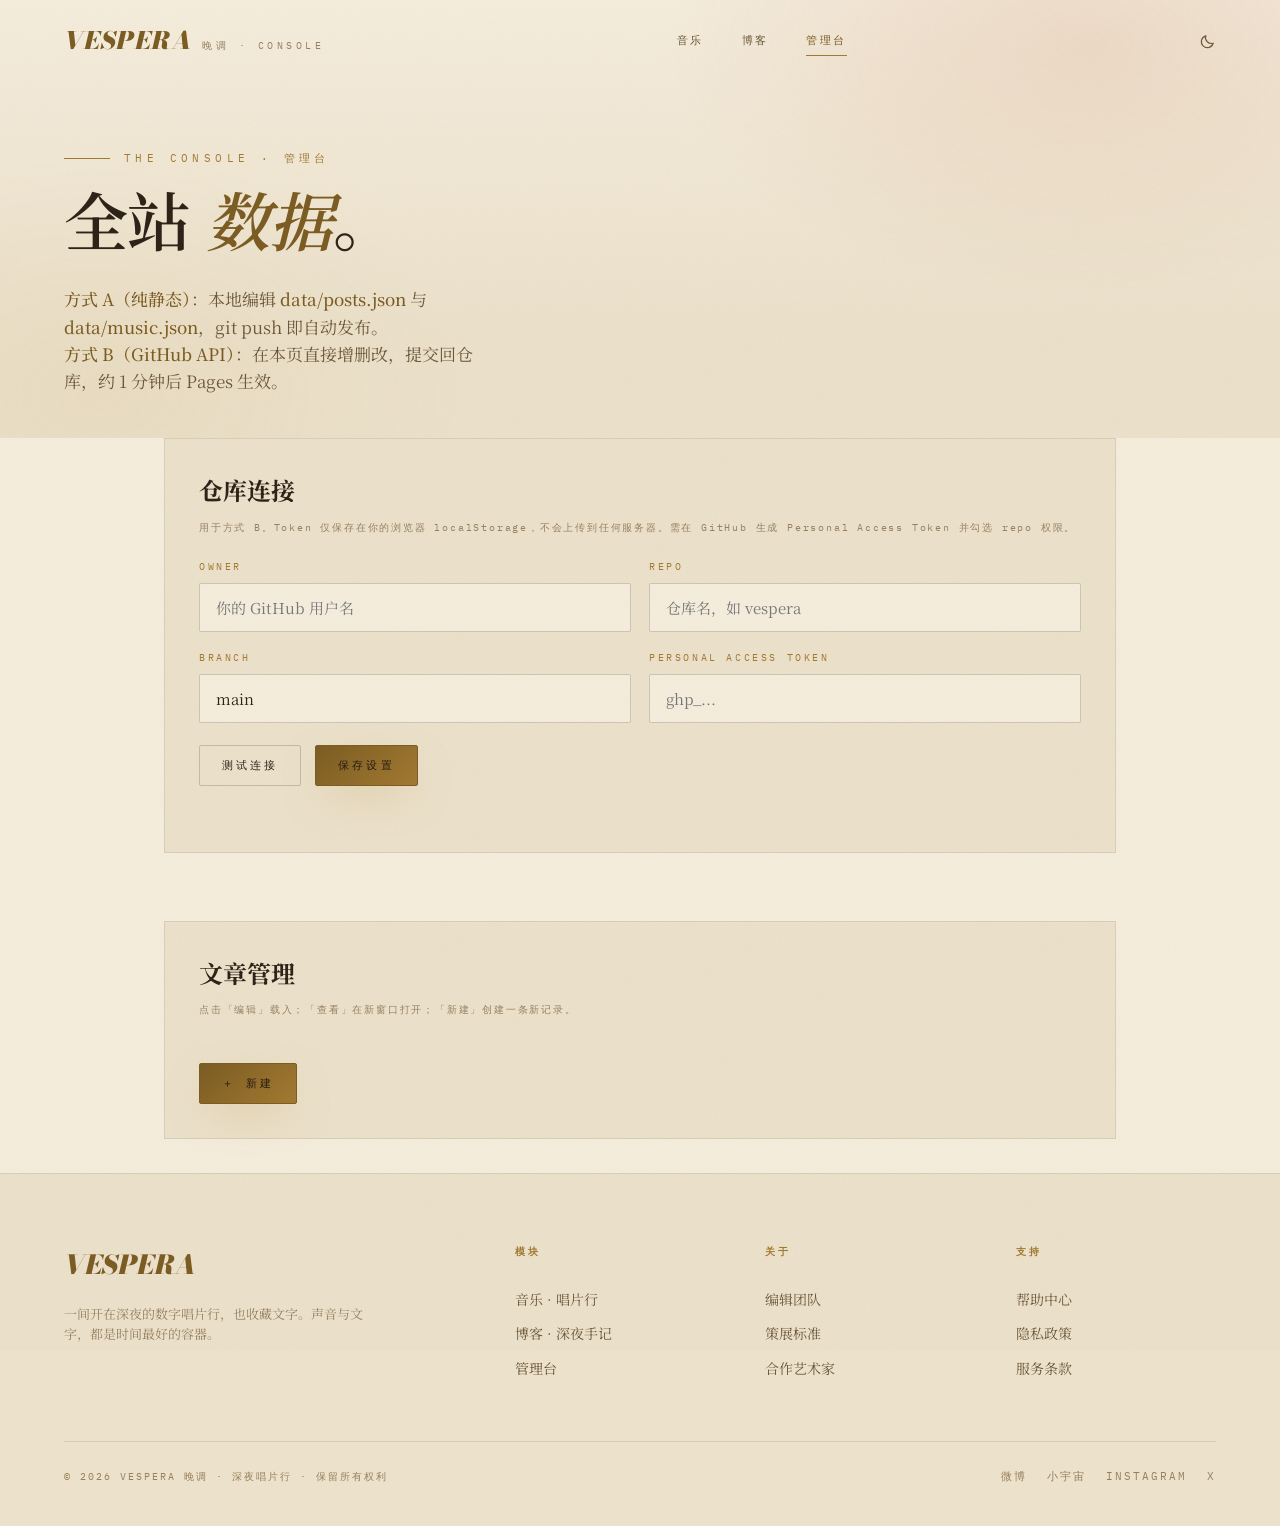
==== admin.html @ b7c3f236 "初始化 VESPERA 晚调：音乐+博客双模块静态站（数据驱动、全实体 CRUD 管理台、GitHub API 在线提交、暗亮双主题）" ====
<!doctype html>
<html lang="zh-CN">
<head>
<meta charset="utf-8">
<meta name="viewport" content="width=device-width, initial-scale=1">
<title>VESPERA 晚调 — 管理台</title>
<link rel="preconnect" href="https://fonts.googleapis.com">
<link rel="preconnect" href="https://fonts.gstatic.com" crossorigin>
<link href="https://fonts.googleapis.com/css2?family=Bodoni+Moda:ital,opsz,wght@0,6..96,400;0,6..96,600;0,6..96,800;0,6..96,900;1,6..96,400;1,6..96,600&family=IBM+Plex+Mono:wght@400;500&family=Noto+Serif+SC:wght@400;500;700;900&display=swap" rel="stylesheet">
<link href="https://fonts.loli.net/css2?family=Bodoni+Moda:ital,opsz,wght@0,6..96,400;0,6..96,600;0,6..96,800;0,6..96,900;1,6..96,400;1,6..96,600&family=IBM+Plex+Mono:wght@400;500&family=Noto+Serif+SC:wght@400;500;700;900&display=swap" rel="stylesheet">
<link rel="stylesheet" href="assets/vespera.css">
</head>
<body class="no-player">
<script>
  try{
    var _t = localStorage.getItem("vespera-theme") ||
             (window.matchMedia("(prefers-color-scheme: light)").matches ? "light" : "dark");
    document.documentElement.setAttribute("data-theme", _t);
  }catch(e){}
</script>
<div class="grain"></div>
<div class="cursor-glow" id="glow"></div>

<header id="site-header">
  <a class="logo" href="index.html">
    <span class="mark">VESPERA</span>
    <span class="sub">晚调 · Console</span>
  </a>
  <nav>
    <a href="index.html">音乐</a>
    <a href="blog.html">博客</a>
    <a href="admin.html" class="active">管理台</a>
  </nav>
  <div class="hd-actions">
    <button class="icon-btn theme-toggle" id="themeToggle" aria-label="切换主题">
      <svg class="icon-sun" width="17" height="17" viewBox="0 0 24 24" fill="none" stroke="currentColor" stroke-width="1.6"><circle cx="12" cy="12" r="4.2"/><path d="M12 2v2.5M12 19.5V22M2 12h2.5M19.5 12H22M4.6 4.6l1.8 1.8M17.6 17.6l1.8 1.8M19.4 4.6l-1.8 1.8M6.4 17.6l-1.8 1.8"/></svg>
      <svg class="icon-moon" width="17" height="17" viewBox="0 0 24 24" fill="none" stroke="currentColor" stroke-width="1.6"><path d="M20 14.5A8.5 8.5 0 0 1 9.5 4 8.5 8.5 0 1 0 20 14.5z"/></svg>
    </button>
    <button class="icon-btn burger" aria-label="菜单">
      <svg width="20" height="20" viewBox="0 0 24 24" fill="none" stroke="currentColor" stroke-width="1.6"><path d="M4 8h16M4 16h10"/></svg>
    </button>
  </div>
</header>

<main class="wrap">
  <section class="page-hero" style="min-height:auto;padding-bottom:44px">
    <div>
      <p class="eyebrow">THE CONSOLE · 管理台</p>
      <h1 class="hero-title" style="font-size:clamp(34px,5vw,64px)">全站 <span class="it">数据</span>。</h1>
      <p class="hero-sub">
        <b>方式 A（纯静态）</b>：本地编辑 <b>data/posts.json</b> 与 <b>data/music.json</b>，git push 即自动发布。<br>
        <b>方式 B（GitHub API）</b>：在本页直接增删改，提交回仓库，约 1 分钟后 Pages 生效。
      </p>
    </div>
  </section>

  <div class="admin-wrap">
    <div class="admin-card reveal">
      <h3>仓库连接</h3>
      <p class="hint">用于方式 B。Token 仅保存在你的浏览器 localStorage，不会上传到任何服务器。需在 GitHub 生成 Personal Access Token 并勾选 repo 权限。</p>
      <div class="form-row">
        <div class="field"><label>Owner</label><input id="cfgOwner" placeholder="你的 GitHub 用户名"></div>
        <div class="field"><label>Repo</label><input id="cfgRepo" placeholder="仓库名，如 vespera"></div>
      </div>
      <div class="form-row">
        <div class="field"><label>Branch</label><input id="cfgBranch" placeholder="main"></div>
        <div class="field"><label>Personal Access Token</label><input id="cfgToken" type="password" placeholder="ghp_..."></div>
      </div>
      <div class="admin-actions">
        <button class="btn btn-ghost btn-sm" id="btnTest">测试连接</button>
        <button class="btn btn-gold btn-sm" id="btnSaveCfg">保存设置</button>
      </div>
      <p class="status-line" id="cfgStatus"></p>
    </div>

    <div class="tabs reveal" id="tabs"></div>

    <div class="admin-card reveal">
      <h3 id="listTitle">文章管理</h3>
      <p class="hint" id="listHint">点击「编辑」载入；「查看」在新窗口打开；「新建」创建一条新记录。</p>
      <div class="admin-list" id="itemList"></div>
      <div class="admin-actions">
        <button class="btn btn-gold btn-sm" id="btnNew">＋ 新建</button>
      </div>
    </div>

    <div class="admin-card reveal" id="editorCard" style="display:none">
      <h3 id="editorTitle">编辑</h3>
      <p class="hint" id="editorHint">保存后将整体提交对应 JSON 文件到仓库。</p>
      <div id="editorFields"></div>
      <div class="editor-split" id="editorPreviewWrap" style="display:none">
        <div class="field"><label>正文（Markdown）</label><textarea id="edContent"></textarea></div>
        <div class="field"><label>预览</label><div class="preview-pane"><div class="prose" id="edPreview"></div></div></div>
      </div>
      <div class="admin-actions">
        <button class="btn btn-gold btn-sm" id="btnSave">保存并提交</button>
        <button class="btn btn-gold btn-sm" id="btnFeatured" style="display:none">设为本周主打</button>
        <button class="btn btn-danger btn-sm" id="btnDelete">删除</button>
        <button class="btn btn-ghost btn-sm" id="btnCancel">取消</button>
      </div>
      <p class="status-line" id="edStatus"></p>
    </div>
  </div>
</main>

<footer>
  <div class="foot-grid">
    <div class="foot-brand">
      <span class="mark">VESPERA</span>
      <p>一间开在深夜的数字唱片行，也收藏文字。声音与文字，都是时间最好的容器。</p>
    </div>
    <div class="foot-col">
      <h4>模块</h4>
      <a href="index.html">音乐 · 唱片行</a>
      <a href="blog.html">博客 · 深夜手记</a>
      <a href="admin.html">管理台</a>
    </div>
    <div class="foot-col">
      <h4>关于</h4>
      <a href="#">编辑团队</a>
      <a href="#">策展标准</a>
      <a href="#">合作艺术家</a>
    </div>
    <div class="foot-col">
      <h4>支持</h4>
      <a href="#">帮助中心</a>
      <a href="#">隐私政策</a>
      <a href="#">服务条款</a>
    </div>
  </div>
  <div class="foot-bottom">
    <p>© 2026 VESPERA 晚调 · 深夜唱片行 · 保留所有权利</p>
    <div class="foot-social">
      <a href="#">微博</a><a href="#">小宇宙</a><a href="#">INSTAGRAM</a><a href="#">X</a>
    </div>
  </div>
</footer>

<script src="assets/vespera.js"></script>
<script>
(function(){
  "use strict";
  var $ = Vespera.$, $$ = Vespera.$$;
  var mdToHtml = Vespera.mdToHtml;

  var CFG_KEY = "vespera-gh-cfg";
  var cfg = { owner:"", repo:"", branch:"main", token:"" };
  var postsDb = { posts: [] };
  var musicDb = { featured:{}, albums:[], tracks:[], playlists:[], genres:[], artists:[] };
  var activeKey = "posts";
  var editingId = null;

  /* ================= 实体 Schema ================= */
  var SCHEMAS = {
    posts: {
      file: "data/posts.json", key: "posts", label: "文章",
      hint: "正文使用 Markdown，右侧实时预览。",
      fields: [
        { name:"id", label:"ID（URL 标识）", type:"text", required:true },
        { name:"title", label:"标题", type:"text", required:true },
        { name:"date", label:"日期", type:"text" },
        { name:"tags", label:"标签（逗号分隔）", type:"tags" },
        { name:"excerpt", label:"摘要", type:"text" },
        { name:"cover", label:"封面图 URL", type:"text" },
        { name:"content", label:"正文（Markdown）", type:"textarea" }
      ],
      listTitle: function(p){ return p.title; },
      listSub: function(p){ return p.date + " · " + (p.tags||[]).join(" / "); },
      viewUrl: function(p){ return "post.html?id=" + encodeURIComponent(p.id); }
    },
    albums: {
      file: "data/music.json", key: "albums", label: "专辑",
      hint: "trackIds 填写该专辑包含的曲目 ID（逗号分隔）。",
      fields: [
        { name:"id", label:"ID", type:"text", required:true },
        { name:"title", label:"标题", type:"text", required:true },
        { name:"en", label:"英文名", type:"text" },
        { name:"artist", label:"艺术家", type:"text" },
        { name:"genre", label:"流派", type:"text" },
        { name:"year", label:"年份", type:"text" },
        { name:"price", label:"价格", type:"number" },
        { name:"cover", label:"封面图 URL", type:"text" },
        { name:"trackIds", label:"曲目 ID（逗号分隔）", type:"tags" }
      ],
      listTitle: function(a){ return a.title; },
      listSub: function(a){ return a.artist + " · " + a.genre + " · " + a.year; },
      viewUrl: function(a){ return "index.html"; }
    },
    tracks: {
      file: "data/music.json", key: "tracks", label: "曲目",
      hint: "dur 格式如 4:32；albumId 关联所属专辑。",
      fields: [
        { name:"id", label:"ID", type:"text", required:true },
        { name:"title", label:"标题", type:"text", required:true },
        { name:"artist", label:"艺术家", type:"text" },
        { name:"genre", label:"流派", type:"text" },
        { name:"mood", label:"情绪标签", type:"text" },
        { name:"dur", label:"时长（如 4:32）", type:"text" },
        { name:"albumId", label:"所属专辑 ID", type:"text" },
        { name:"cover", label:"封面图 URL", type:"text" }
      ],
      listTitle: function(t){ return t.title; },
      listSub: function(t){ return t.artist + " · " + t.dur; },
      viewUrl: function(t){ return "index.html"; }
    },
    playlists: {
      file: "data/music.json", key: "playlists", label: "歌单",
      hint: "trackIds 填写歌单包含的曲目 ID（逗号分隔）。",
      fields: [
        { name:"id", label:"ID", type:"text", required:true },
        { name:"title", label:"标题", type:"text", required:true },
        { name:"en", label:"英文名", type:"text" },
        { name:"count", label:"曲目数（如 32 首）", type:"text" },
        { name:"cover", label:"封面图 URL", type:"text" },
        { name:"trackIds", label:"曲目 ID（逗号分隔）", type:"tags" }
      ],
      listTitle: function(p){ return p.title; },
      listSub: function(p){ return p.en + " · " + p.count; },
      viewUrl: function(p){ return "index.html"; }
    },
    genres: {
      file: "data/music.json", key: "genres", label: "流派",
      fields: [
        { name:"id", label:"ID", type:"text", required:true },
        { name:"name", label:"名称", type:"text", required:true },
        { name:"en", label:"英文名", type:"text" },
        { name:"desc", label:"描述", type:"text" },
        { name:"count", label:"数量（如 286 张）", type:"text" },
        { name:"cover", label:"封面图 URL", type:"text" }
      ],
      listTitle: function(g){ return g.name; },
      listSub: function(g){ return g.en + " · " + g.count; },
      viewUrl: function(g){ return "index.html"; }
    },
    artists: {
      file: "data/music.json", key: "artists", label: "艺术家",
      fields: [
        { name:"id", label:"ID", type:"text", required:true },
        { name:"name", label:"名称", type:"text", required:true },
        { name:"en", label:"英文名", type:"text" },
        { name:"role", label:"身份", type:"text" },
        { name:"subs", label:"订阅数", type:"text" },
        { name:"cover", label:"封面图 URL", type:"text" }
      ],
      listTitle: function(a){ return a.name; },
      listSub: function(a){ return a.role + " · " + a.subs; },
      viewUrl: function(a){ return "index.html"; }
    }
  };
  var ORDER = ["posts", "albums", "tracks", "playlists", "genres", "artists"];

  /* ================= 数据访问 ================= */
  function getItems(schema){
    return schema.key === "posts" ? postsDb.posts : musicDb[schema.key];
  }
  function setItems(schema, items){
    if(schema.key === "posts") postsDb.posts = items;
    else musicDb[schema.key] = items;
  }
  function serialize(schema){
    return schema.key === "posts" ? JSON.stringify(postsDb, null, 2) : JSON.stringify(musicDb, null, 2);
  }
  function loadAll(){
    return Promise.all([
      fetch("data/posts.json").then(function(r){ return r.json(); }).then(function(d){ postsDb = d; }),
      fetch("data/music.json").then(function(r){ return r.json(); }).then(function(d){ musicDb = d; })
    ]).then(function(){ renderTabs(); switchTab(activeKey); });
  }

  /* ================= 设置 ================= */
  function loadCfg(){
    try{ var c = JSON.parse(localStorage.getItem(CFG_KEY) || "{}"); cfg = Object.assign(cfg, c); }catch(e){}
    $("#cfgOwner").value = cfg.owner;
    $("#cfgRepo").value = cfg.repo;
    $("#cfgBranch").value = cfg.branch;
    $("#cfgToken").value = cfg.token;
  }
  function saveCfg(){
    cfg.owner = $("#cfgOwner").value.trim();
    cfg.repo = $("#cfgRepo").value.trim();
    cfg.branch = $("#cfgBranch").value.trim() || "main";
    cfg.token = $("#cfgToken").value.trim();
    localStorage.setItem(CFG_KEY, JSON.stringify(cfg));
    status("cfgStatus", "设置已保存到本地浏览器。", "ok");
  }
  function status(id, msg, cls){
    var el = document.getElementById(id);
    el.textContent = msg;
    el.className = "status-line" + (cls ? " " + cls : "");
  }

  /* ================= GitHub API ================= */
  function ghHeaders(){
    return { "Authorization": "token " + cfg.token, "Accept": "application/vnd.github+json" };
  }
  function ghGet(path){
    return fetch("https://api.github.com/repos/" + cfg.owner + "/" + cfg.repo + "/contents/" + path + "?ref=" + cfg.branch, { headers: ghHeaders() });
  }
  function ghPut(path, content, sha, message){
    return fetch("https://api.github.com/repos/" + cfg.owner + "/" + cfg.repo + "/contents/" + path, {
      method: "PUT",
      headers: ghHeaders(),
      body: JSON.stringify({
        message: message,
        content: btoa(unescape(encodeURIComponent(content))),
        sha: sha,
        branch: cfg.branch
      })
    });
  }
  function commitFile(schema, message){
    return ghGet(schema.file).then(function(r){
      if(r.status === 404) return { sha: null };
      if(!r.ok) throw new Error("读取仓库文件失败 (" + r.status + ")");
      return r.json();
    }).then(function(meta){
      return ghPut(schema.file, serialize(schema), meta.sha, message);
    }).then(function(r){
      if(!r.ok) return r.json().then(function(e){ throw new Error(e.message || "提交失败"); });
      return r.json();
    });
  }

  /* ================= 标签页 ================= */
  function renderTabs(){
    var tabs = $("#tabs");
    tabs.innerHTML = "";
    ORDER.forEach(function(key){
      var s = SCHEMAS[key];
      var b = document.createElement("button");
      b.className = "tab-btn" + (key === activeKey ? " active" : "");
      b.textContent = s.label;
      b.addEventListener("click", function(){ switchTab(key); });
      tabs.appendChild(b);
    });
  }
  function switchTab(key){
    activeKey = key;
    $$(".tab-btn").forEach(function(b){ b.classList.remove("active"); });
    var tabs = $("#tabs");
    Array.prototype.slice.call(tabs.children).forEach(function(b){
      b.classList.toggle("active", b.textContent === SCHEMAS[key].label);
    });
    closeEditor();
    renderList();
  }

  /* ================= 列表 ================= */
  function renderList(){
    var schema = SCHEMAS[activeKey];
    $("#listTitle").textContent = schema.label + "管理";
    $("#listHint").textContent = "点击「编辑」载入；「查看」在新窗口打开；「新建」创建一条新记录。";
    var list = $("#itemList");
    list.innerHTML = "";
    var items = getItems(schema).slice().sort(function(a,b){
      var ka = a.date || a.title || a.name || "";
      var kb = b.date || b.title || b.name || "";
      return String(kb).localeCompare(String(ka));
    });
    if(!items.length){
      list.innerHTML = '<p class="sec-sub">暂无数据，点击「＋ 新建」添加。</p>';
      return;
    }
    items.forEach(function(item){
      var row = document.createElement("div");
      row.className = "admin-item";
      row.innerHTML =
        '<div class="ai-title"><b>' + schema.listTitle(item) + '</b><span>' + schema.listSub(item) + '</span></div>' +
        '<div class="ai-actions">' +
          '<button class="mini-btn" data-act="edit" data-id="' + item.id + '">编辑</button>' +
          '<button class="mini-btn" data-act="view" data-id="' + item.id + '">查看</button>' +
        '</div>';
      list.appendChild(row);
    });
    Array.prototype.slice.call(list.querySelectorAll(".mini-btn")).forEach(function(b){
      b.addEventListener("click", function(){
        var item = getItems(schema).filter(function(x){ return x.id === b.getAttribute("data-id"); })[0];
        if(!item) return;
        if(b.getAttribute("data-act") === "edit") openEditor(item);
        else window.open(schema.viewUrl(item), "_blank");
      });
    });
  }

  /* ================= 编辑器 ================= */
  function openEditor(item){
    var schema = SCHEMAS[activeKey];
    editingId = item.id;
    $("#editorCard").style.display = "block";
    $("#editorTitle").textContent = (item.id === "new" ? "新建" : "编辑") + schema.label;
    $("#editorHint").textContent = schema.hint;
    $("#btnFeatured").style.display = (activeKey === "albums" && item.id !== "new") ? "inline-block" : "none";
    $("#btnDelete").style.display = item.id === "new" ? "none" : "inline-block";

    var wrap = $("#editorFields");
    wrap.innerHTML = "";
    schema.fields.forEach(function(f){
      var row = document.createElement("div");
      row.className = "form-row" + (f.type === "textarea" ? " one" : "");
      var val = item[f.name];
      if(f.type === "tags") val = (val||[]).join(", ");
      var input = f.type === "textarea"
        ? '<textarea id="f_' + f.name + '" placeholder=""></textarea>'
        : '<input id="f_' + f.name + '" type="' + (f.type === "number" ? "number" : "text") + '" value="' + escAttr(val) + '">';
      row.innerHTML = '<div class="field"><label>' + f.label + (f.required ? " *" : "") + '</label>' + input + '</div>';
      wrap.appendChild(row);
    });

    var hasTextarea = schema.fields.some(function(f){ return f.type === "textarea"; });
    var pw = $("#editorPreviewWrap");
    if(hasTextarea){
      pw.style.display = "grid";
      $("#edContent").value = item.content || "";
      refreshPreview();
    } else {
      pw.style.display = "none";
    }
    status("edStatus", "");
    $("#editorCard").scrollIntoView({ behavior:"smooth", block:"start" });
  }
  function escAttr(v){
    return String(v == null ? "" : v).replace(/&/g,"&amp;").replace(/"/g,"&quot;").replace(/</g,"&lt;");
  }
  function closeEditor(){
    $("#editorCard").style.display = "none";
    editingId = null;
  }
  function refreshPreview(){
    $("#edPreview").innerHTML = mdToHtml($("#edContent").value);
  }
  function collectItem(){
    var schema = SCHEMAS[activeKey];
    var item = {};
    schema.fields.forEach(function(f){
      var el = document.getElementById("f_" + f.name);
      if(!el) return;
      var v = el.value.trim();
      if(f.type === "tags") v = v.split(/[,，]/).map(function(s){ return s.trim(); }).filter(Boolean);
      if(f.type === "number") v = v === "" ? 0 : Number(v);
      if(f.name === "content") v = el.value;
      if(v !== "" && v !== 0) item[f.name] = v;
    });
    if(!item.id) throw new Error("请填写 ID");
    if(schema.key === "posts" && !item.read){
      item.read = "约 " + Math.max(1, Math.round(String(item.content||"").length / 400)) + " 分钟";
    }
    return item;
  }

  /* ================= 保存 / 删除 ================= */
  function requireCfg(){
    if(!cfg.owner || !cfg.repo || !cfg.token){
      status("edStatus", "请先在「仓库连接」中填写并保存设置。", "err");
      return false;
    }
    return true;
  }
  $("#btnSave").addEventListener("click", function(){
    var schema = SCHEMAS[activeKey];
    var item;
    try{ item = collectItem(); }catch(e){ status("edStatus", e.message, "err"); return; }
    if(!requireCfg()) return;
    var items = getItems(schema);
    var existed = items.some(function(x){ return x.id === item.id; });
    setItems(schema, existed
      ? items.map(function(x){ return x.id === item.id ? item : x; })
      : items.concat([item]));
    status("edStatus", "正在提交到 GitHub…");
    commitFile(schema, (existed ? "更新" : "新增") + schema.label + "：" + (item.title || item.name || item.id))
      .then(function(){
        status("edStatus", "已提交到 " + cfg.owner + "/" + cfg.repo + "，GitHub Pages 约 1 分钟后更新。", "ok");
        closeEditor();
        renderList();
      })
      .catch(function(e){ status("edStatus", "提交失败：" + e.message, "err"); });
  });
  $("#btnFeatured").addEventListener("click", function(){
    if(!requireCfg()) return;
    if(!editingId) return;
    musicDb.featured = { albumId: editingId };
    status("edStatus", "正在提交本周主打…");
    commitFile(SCHEMAS.albums, "设置本周主打：" + editingId)
      .then(function(){
        status("edStatus", "已设为本周主打并提交，Pages 约 1 分钟后更新。", "ok");
      })
      .catch(function(e){ status("edStatus", "提交失败：" + e.message, "err"); });
  });
  $("#btnDelete").addEventListener("click", function(){
    if(!editingId) return;
    if(!window.confirm("确定删除这条记录？此操作将提交到 GitHub。")) return;
    if(!requireCfg()) return;
    var schema = SCHEMAS[activeKey];
    setItems(schema, getItems(schema).filter(function(x){ return x.id !== editingId; }));
    status("edStatus", "正在提交删除…");
    commitFile(schema, "删除" + schema.label + "：" + editingId)
      .then(function(){
        status("edStatus", "已删除并提交，Pages 约 1 分钟后更新。", "ok");
        closeEditor();
        renderList();
      })
      .catch(function(e){ status("edStatus", "提交失败：" + e.message, "err"); });
  });
  $("#btnNew").addEventListener("click", function(){
    openEditor({ id:"new" });
  });
  $("#btnCancel").addEventListener("click", closeEditor);
  $("#edContent").addEventListener("input", refreshPreview);

  /* ================= 事件 ================= */
  $("#btnSaveCfg").addEventListener("click", saveCfg);
  $("#btnTest").addEventListener("click", function(){
    saveCfg();
    if(!cfg.owner || !cfg.repo || !cfg.token){
      status("cfgStatus", "请先填写 Owner / Repo / Token。", "err");
      return;
    }
    status("cfgStatus", "正在连接 GitHub…");
    ghGet("data/posts.json").then(function(r){
      if(r.ok) status("cfgStatus", "连接成功，已读取仓库中的 data/posts.json。", "ok");
      else if(r.status === 404) status("cfgStatus", "连接成功，但仓库中还没有 data/posts.json（首次保存将自动创建）。", "ok");
      else status("cfgStatus", "连接失败（" + r.status + "），请检查 Token 权限与仓库名。", "err");
    }).catch(function(e){
      status("cfgStatus", "连接失败：" + e.message, "err");
    });
  });

  loadCfg();
  loadAll();
})();
</script>
</body>
</html>
---- assets/vespera.css ----
/* ============================================================
   VESPERA 晚调 — Deep-Evening Vinyl Editorial
   共享样式：音乐模块 + 博客模块
   ============================================================ */
:root{
  --bg:#0d0a08;
  --bg-2:#14100c;
  --bg-3:#1b140f;
  --ink:#f1e6d0;
  --ink-rgb:241 230 208;
  --ink-2:#cdbda2;
  --muted:#8b7c66;
  --gold:#c9a15b;
  --gold-2:#e8cd92;
  --ember:#b4572f;
  --line:rgba(241,230,208,.09);
  --line-strong:rgba(241,230,208,.18);
  --font-d:"Bodoni Moda","Noto Serif SC",serif;
  --font-cn:"Noto Serif SC","Bodoni Moda",serif;
  --font-m:"IBM Plex Mono",monospace;
  --shadow:0 30px 80px -20px rgba(0,0,0,.7);
  --header-bg:rgba(13,10,8,.72);
  --player-bg:rgba(17,13,10,.88);
  --chip-bg:rgba(13,10,8,.85);
  --chip-soft:rgba(20,16,12,.9);
  --scrub:#3a2e20;
  --scrub-2:#2a2118;
  --chip-shadow:0 20px 50px -20px rgba(0,0,0,.8);
  color-scheme:dark;
}
[data-theme="light"]{
  --bg:#f5eddc;
  --bg-2:#ece1ca;
  --bg-3:#e3d5b8;
  --ink:#2b1f14;
  --ink-rgb:43 31 20;
  --ink-2:#6b5638;
  --muted:#96805f;
  --gold:#a1782e;
  --gold-2:#7a5a1f;
  --ember:#a94c27;
  --line:rgba(43,31,20,.1);
  --line-strong:rgba(43,31,20,.2);
  --shadow:0 30px 60px -22px rgba(90,60,20,.3);
  --header-bg:rgba(245,237,220,.82);
  --player-bg:rgba(245,237,220,.92);
  --chip-bg:rgba(250,243,228,.94);
  --chip-soft:rgba(250,243,228,.96);
  --scrub:#c9b482;
  --scrub-2:#d8c69e;
  --chip-shadow:0 20px 40px -18px rgba(90,60,20,.35);
  color-scheme:light;
}
html.animating *, html.animating *::before, html.animating *::after{
  transition:background-color .55s ease,color .55s ease,border-color .55s ease,
             box-shadow .55s ease,fill .55s ease,stroke .55s ease !important;
}
*{margin:0;padding:0;box-sizing:border-box}
html{scroll-behavior:smooth}
body{
  background:var(--bg);
  color:var(--ink);
  font-family:var(--font-cn);
  font-weight:400;
  line-height:1.6;
  overflow-x:hidden;
  padding-bottom:110px;
  -webkit-font-smoothing:antialiased;
}
body.no-player{padding-bottom:0}
::selection{background:var(--gold);color:#1a120b}
::-webkit-scrollbar{width:10px}
::-webkit-scrollbar-track{background:var(--bg)}
::-webkit-scrollbar-thumb{background:var(--scrub-2);border-radius:6px}
::-webkit-scrollbar-thumb:hover{background:var(--scrub)}

/* ---------- atmosphere ---------- */
.grain{
  position:fixed;inset:-50%;z-index:120;pointer-events:none;opacity:.055;
  background-image:url("data:image/svg+xml,%3Csvg xmlns='http://www.w3.org/2000/svg' width='300' height='300'%3E%3Cfilter id='n'%3E%3CfeTurbulence type='fractalNoise' baseFrequency='0.9' numOctaves='2'/%3E%3C/filter%3E%3Crect width='300' height='300' filter='url(%23n)'/%3E%3C/svg%3E");
  animation:grain 1.1s steps(4) infinite;
}
@keyframes grain{
  0%{transform:translate(0,0)}25%{transform:translate(-2%,2%)}50%{transform:translate(2%,-2%)}75%{transform:translate(-1%,-1%)}100%{transform:translate(0,0)}
}
.cursor-glow{
  position:fixed;inset:0;z-index:1;pointer-events:none;
  background:radial-gradient(560px circle at var(--mx,50%) var(--my,30%),rgba(201,161,91,.07),transparent 65%);
}
.wrap{position:relative;z-index:2}

/* ---------- header ---------- */
header{
  position:fixed;top:0;left:0;right:0;z-index:100;
  display:flex;align-items:center;justify-content:space-between;
  padding:22px 5vw;
  transition:padding .4s,background .4s,border-color .4s;
  border-bottom:1px solid transparent;
}
header.scrolled{
  padding:12px 5vw;
  background:var(--header-bg);
  backdrop-filter:blur(18px);
  -webkit-backdrop-filter:blur(18px);
  border-color:var(--line);
}
.logo{display:flex;align-items:baseline;gap:10px;text-decoration:none;color:var(--ink)}
.logo .mark{
  font-family:var(--font-d);font-weight:900;font-style:italic;font-size:24px;letter-spacing:.02em;
  color:var(--gold-2);
}
.logo .sub{font-family:var(--font-m);font-size:10px;letter-spacing:.35em;color:var(--muted);text-transform:uppercase}
nav{display:flex;gap:38px;align-items:center}
nav a{
  font-family:var(--font-m);font-size:11px;letter-spacing:.22em;text-decoration:none;color:var(--ink-2);
  position:relative;transition:color .3s;text-transform:uppercase;
}
nav a::after{
  content:"";position:absolute;left:0;bottom:-6px;width:0;height:1px;background:var(--gold);
  transition:width .35s;
}
nav a:hover{color:var(--gold-2)}
nav a:hover::after{width:100%}
nav a.active{color:var(--gold-2)}
nav a.active::after{width:100%}
.hd-actions{display:flex;align-items:center;gap:22px}
.icon-btn{
  background:none;border:none;color:var(--ink-2);cursor:pointer;transition:color .3s,transform .3s;
  display:grid;place-items:center;
}
.icon-btn:hover{color:var(--gold-2);transform:translateY(-1px)}
.theme-toggle .icon-sun,.theme-toggle .icon-moon{display:none}
html[data-theme="dark"] .theme-toggle .icon-sun{display:block}
html[data-theme="light"] .theme-toggle .icon-moon{display:block}
.avatar{
  width:34px;height:34px;border-radius:50%;overflow:hidden;border:1px solid var(--line-strong);
  cursor:pointer;transition:border-color .3s,box-shadow .3s;
}
.avatar:hover{border-color:var(--gold);box-shadow:0 0 0 3px rgba(201,161,91,.15)}
.avatar img{width:100%;height:100%;object-fit:cover;filter:grayscale(.4)}
.burger{display:none}

/* ---------- hero ---------- */
.hero{
  min-height:100vh;
  display:flex;align-items:center;
  padding:140px 5vw 60px;
  position:relative;
  background:
    radial-gradient(900px 600px at 82% 12%,rgba(180,87,47,.14),transparent 60%),
    radial-gradient(700px 520px at 8% 88%,rgba(201,161,91,.08),transparent 60%),
    linear-gradient(180deg,var(--bg),var(--bg-2) 70%);
}
.hero::before{
  content:"";position:absolute;inset:0;pointer-events:none;
  background:
    linear-gradient(90deg,transparent 49.9%,rgb(var(--ink-rgb) / .03) 50%,transparent 50.1%),
    linear-gradient(transparent 49.9%,rgb(var(--ink-rgb) / .03) 50%,transparent 50.1%);
  background-size:120px 120px;
  mask-image:radial-gradient(600px 400px at 85% 20%,black,transparent 70%);
  -webkit-mask-image:radial-gradient(600px 400px at 85% 20%,black,transparent 70%);
}
.hero-grid{
  display:grid;grid-template-columns:1.05fr .95fr;gap:60px;align-items:center;
  width:100%;max-width:1440px;margin:0 auto;
}
.eyebrow{
  font-family:var(--font-m);font-size:11px;letter-spacing:.4em;color:var(--gold);
  display:flex;align-items:center;gap:14px;margin-bottom:30px;
}
.eyebrow::before{content:"";width:46px;height:1px;background:var(--gold)}
.hero-title{
  font-family:var(--font-d);font-weight:600;font-size:clamp(46px,7.2vw,104px);
  line-height:1.06;letter-spacing:-.01em;margin-bottom:28px;
}
.hero-title .it{font-style:italic;color:var(--gold-2)}
.hero-title .accent{color:transparent;-webkit-text-stroke:1px rgb(var(--ink-rgb) / .55)}
.hero-sub{
  color:var(--ink-2);font-size:clamp(15px,1.4vw,17px);max-width:440px;margin-bottom:42px;
}
.hero-sub b{color:var(--gold-2);font-weight:500}
.hero-cta{display:flex;gap:18px;margin-bottom:56px;flex-wrap:wrap}
.btn{
  font-family:var(--font-m);font-size:12px;letter-spacing:.28em;text-transform:uppercase;
  padding:17px 34px;cursor:pointer;border-radius:2px;position:relative;overflow:hidden;
  transition:transform .3s,box-shadow .3s,color .3s,border-color .3s;
}
.btn:active{transform:scale(.97)}
.btn-gold{
  background:linear-gradient(135deg,var(--gold-2),var(--gold));
  color:#22170c;border:1px solid var(--gold-2);font-weight:500;
  box-shadow:0 14px 40px -12px rgba(201,161,91,.5);
}
.btn-gold:hover{transform:translateY(-2px);box-shadow:0 20px 50px -12px rgba(201,161,91,.65)}
.btn-gold::after{
  content:"";position:absolute;top:0;left:-80%;width:50%;height:100%;
  background:linear-gradient(100deg,transparent,rgba(255,255,255,.35),transparent);
  transform:skewX(-20deg);transition:left .6s;
}
.btn-gold:hover::after{left:130%}
.btn-ghost{background:transparent;color:var(--ink);border:1px solid var(--line-strong)}
.btn-ghost:hover{border-color:var(--gold);color:var(--gold-2);transform:translateY(-2px)}
.hero-stats{display:flex;gap:52px;border-top:1px solid var(--line);padding-top:30px}
.hero-stats > div{display:flex;flex-direction:column;gap:4px}
.hero-stats .num{font-family:var(--font-d);font-size:32px;font-weight:800;color:var(--gold-2)}
.hero-stats span{font-family:var(--font-m);font-size:10px;letter-spacing:.26em;color:var(--muted)}

/* hero art */
.hero-art{position:relative;display:flex;justify-content:center;align-items:center;min-height:560px}
.vinyl-disk{
  position:absolute;width:520px;height:520px;border-radius:50%;
  background:
    radial-gradient(circle at center,#1a1510 0 3.5%,#0b0907 4% 5%,#14100c 5.5% 100%);
  box-shadow:
    inset 0 0 0 1px rgba(241,230,208,.08),
    inset 0 0 60px rgba(0,0,0,.8),
    0 40px 90px -30px rgba(0,0,0,.9);
  animation:spin 26s linear infinite;
}
.vinyl-disk::before{
  content:"";position:absolute;inset:4.5%;border-radius:50%;
  background:repeating-radial-gradient(circle at center,transparent 0 2.2px,rgba(241,230,208,.045) 2.2px 2.6px);
}
.vinyl-disk::after{
  content:"";position:absolute;inset:0;margin:auto;width:74px;height:74px;border-radius:50%;
  background:#171310;
  box-shadow:inset 0 0 0 2px #0b0907,inset 0 0 0 7px #241c15,0 0 0 1px rgba(241,230,208,.12);
}
@keyframes spin{to{transform:rotate(360deg)}}
.hero-cover-wrap{
  position:relative;width:min(400px,78%);aspect-ratio:1;
  box-shadow:var(--shadow);transform:rotate(-4deg);
  transition:transform .6s cubic-bezier(.2,.9,.2,1);
}
.hero-cover-wrap:hover{transform:rotate(-1.5deg) scale(1.015)}
.hero-cover-wrap img{width:100%;height:100%;object-fit:cover;display:block}
.hero-cover-wrap::after{
  content:"";position:absolute;inset:0;pointer-events:none;
  box-shadow:inset 0 0 90px rgba(0,0,0,.55),inset 0 0 0 1px rgba(241,230,208,.07);
}
.cover-badge{
  position:absolute;left:-26px;bottom:34px;z-index:3;
  background:var(--chip-bg);backdrop-filter:blur(8px);
  border:1px solid var(--line-strong);
  padding:12px 18px;font-family:var(--font-m);font-size:10px;letter-spacing:.24em;
  color:var(--gold-2);text-transform:uppercase;
}
.float-chip{
  position:absolute;z-index:4;display:flex;align-items:center;gap:12px;
  background:var(--chip-soft);backdrop-filter:blur(10px);
  border:1px solid var(--line);padding:13px 18px;font-size:12px;color:var(--ink-2);
  box-shadow:var(--chip-shadow);
  animation:floaty 5s ease-in-out infinite;
}
.chip-1{top:16%;right:-6%;animation-delay:0s}
.chip-2{bottom:12%;left:-8%;animation-delay:-2.4s}
.chip-2::before{content:"";width:7px;height:7px;border-radius:50%;background:var(--gold);box-shadow:0 0 12px var(--gold);animation:pulse 1.8s ease-in-out infinite}
@keyframes pulse{50%{opacity:.4}}
@keyframes floaty{50%{transform:translateY(-10px)}}
.eq{display:inline-flex;align-items:flex-end;gap:2.5px;height:16px}
.eq i{width:3px;background:var(--gold);animation:eqb 1s ease-in-out infinite}
.eq i:nth-child(1){height:40%;animation-delay:0s}
.eq i:nth-child(2){height:90%;animation-delay:.2s}
.eq i:nth-child(3){height:55%;animation-delay:.4s}
.eq i:nth-child(4){height:100%;animation-delay:.1s}
@keyframes eqb{50%{transform:scaleY(.3)}}

/* ---------- marquee ---------- */
.marquee{
  border-top:1px solid var(--line);border-bottom:1px solid var(--line);
  background:var(--bg-2);overflow:hidden;padding:20px 0;position:relative;z-index:2;
}
.marquee-track{display:flex;width:max-content;animation:marq 32s linear infinite}
.marquee:hover .marquee-track{animation-play-state:paused}
.marquee span{
  font-family:var(--font-d);font-size:20px;letter-spacing:.08em;color:var(--ink-2);
  white-space:nowrap;padding:0 26px;display:flex;align-items:center;gap:26px;
}
.marquee span::after{content:"✦";font-family:var(--font-m);font-size:11px;color:var(--gold)}
.marquee span em{font-style:normal;font-family:var(--font-m);font-size:10px;letter-spacing:.3em;color:var(--muted);margin-left:6px}
@keyframes marq{to{transform:translateX(-50%)}}

/* ---------- sections ---------- */
section{position:relative;padding:120px 5vw}
.section-head{max-width:1440px;margin:0 auto 64px;display:flex;align-items:flex-end;justify-content:space-between;gap:30px}
.sec-no{font-family:var(--font-m);font-size:11px;letter-spacing:.4em;color:var(--gold);display:flex;align-items:center;gap:14px;margin-bottom:16px}
.sec-no::before{content:"";width:38px;height:1px;background:var(--gold)}
.sec-title{font-family:var(--font-d);font-size:clamp(34px,4.4vw,60px);font-weight:700;line-height:1.1}
.sec-title em{font-style:italic;color:var(--gold-2)}
.sec-link{
  font-family:var(--font-m);font-size:11px;letter-spacing:.28em;color:var(--ink-2);
  text-decoration:none;display:inline-flex;align-items:center;gap:10px;white-space:nowrap;
  transition:color .3s;
}
.sec-link:hover{color:var(--gold-2)}
.sec-link svg{transition:transform .3s}
.sec-link:hover svg{transform:translateX(5px)}
.sec-sub{color:var(--muted);font-size:14px;margin-top:10px;max-width:520px}

/* ---------- featured albums ---------- */
.albums{
  display:grid;grid-template-columns:repeat(3,1fr);gap:44px 30px;
  max-width:1440px;margin:0 auto;
}
.album-card{
  background:none;border:none;cursor:pointer;text-align:left;color:inherit;padding:0;
  font-family:inherit;
}
.album-card figure{
  position:relative;aspect-ratio:1;overflow:hidden;margin-bottom:20px;
  box-shadow:var(--shadow);
}
.album-card figure::after{
  content:"";position:absolute;inset:0;box-shadow:inset 0 0 70px rgba(0,0,0,.5),inset 0 0 0 1px rgba(241,230,208,.06);
  transition:box-shadow .5s;
}
.album-card img{width:100%;height:100%;object-fit:cover;transition:transform 1s cubic-bezier(.2,.8,.2,1)}
.album-card:hover img{transform:scale(1.06)}
.album-card:hover figure::after{box-shadow:inset 0 0 0 1px rgba(201,161,91,.4),inset 0 0 120px rgba(0,0,0,.35)}
.hover-play{
  position:absolute;right:18px;bottom:18px;z-index:2;width:52px;height:52px;border-radius:50%;
  background:linear-gradient(135deg,var(--gold-2),var(--gold));color:#22170c;
  display:grid;place-items:center;opacity:0;transform:translateY(12px);
  transition:opacity .4s,transform .4s;box-shadow:0 14px 34px -10px rgba(201,161,91,.7);
}
.album-card:hover .hover-play{opacity:1;transform:translateY(0)}
.hover-play svg{margin-left:3px}
.album-meta{display:flex;justify-content:space-between;align-items:baseline;gap:12px}
.album-meta h3{font-family:var(--font-cn);font-weight:700;font-size:18px;letter-spacing:.04em}
.album-meta .en{font-family:var(--font-d);font-style:italic;font-size:14px;color:var(--gold);opacity:0;transform:translateY(6px);transition:all .4s}
.album-card:hover .en{opacity:1;transform:translateY(0)}
.album-meta p{font-family:var(--font-m);font-size:10px;letter-spacing:.18em;color:var(--muted);margin-top:6px}
.album-meta .price{font-family:var(--font-m);font-size:11px;color:var(--gold-2);letter-spacing:.1em}

/* ---------- tracks ---------- */
.tracks{background:var(--bg-2);border-top:1px solid var(--line);border-bottom:1px solid var(--line)}
.track-list{max-width:1440px;margin:0 auto;border-top:1px solid var(--line)}
.track{
  width:100%;display:grid;grid-template-columns:64px 1fr 220px 90px 60px;
  align-items:center;gap:22px;padding:22px 18px;background:none;border:none;border-bottom:1px solid var(--line);
  cursor:pointer;color:inherit;font-family:inherit;text-align:left;position:relative;
  transition:background .35s,padding-left .35s;
}
.track::before{
  content:"";position:absolute;left:0;top:0;bottom:0;width:3px;
  background:linear-gradient(var(--gold-2),var(--gold));transform:scaleY(0);transform-origin:bottom;transition:transform .35s;
}
.track:hover{background:rgba(201,161,91,.05);padding-left:26px}
.track:hover::before{transform:scaleY(1)}
.t-idx{font-family:var(--font-m);font-size:13px;color:var(--muted);transition:color .3s}
.track:hover .t-idx{color:var(--gold)}
.t-art{display:flex;align-items:center;gap:18px;min-width:0}
.t-art img{width:52px;height:52px;object-fit:cover;flex-shrink:0}
.t-meta{display:flex;flex-direction:column;gap:3px;min-width:0}
.t-meta b{font-weight:600;font-size:16px;white-space:nowrap;overflow:hidden;text-overflow:ellipsis;transition:color .3s}
.track:hover .t-meta b{color:var(--gold-2)}
.t-meta i{font-style:normal;font-family:var(--font-m);font-size:10px;letter-spacing:.14em;color:var(--muted);white-space:nowrap;overflow:hidden;text-overflow:ellipsis}
.t-mood{font-family:var(--font-m);font-size:10px;letter-spacing:.2em;color:var(--muted)}
.t-dur{font-family:var(--font-m);font-size:12px;color:var(--ink-2)}
.t-play{width:42px;height:42px;border-radius:50%;border:1px solid var(--line-strong);
  display:grid;place-items:center;color:var(--ink-2);transition:all .35s}
.track:hover .t-play{background:var(--gold);border-color:var(--gold);color:#22170c;box-shadow:0 10px 26px -8px rgba(201,161,91,.6)}
.track.playing .t-idx,.track.playing .t-meta b{color:var(--gold)}
.track.playing .t-dur{color:var(--gold)}
.track.playing .t-play{background:var(--gold);color:#22170c;border-color:var(--gold)}

/* ---------- genres ---------- */
.genre-grid{max-width:1440px;margin:0 auto;display:grid;grid-template-columns:repeat(4,1fr);gap:22px}
.genre-card{
  position:relative;aspect-ratio:3/3.7;overflow:hidden;border-radius:3px;cursor:pointer;
  background:#1a1410;
}
.genre-card img{width:100%;height:100%;object-fit:cover;filter:saturate(.75) brightness(.82);transition:transform 1.2s cubic-bezier(.2,.8,.2,1),filter .6s}
.genre-card:hover img{transform:scale(1.08);filter:saturate(1.05) brightness(.95)}
.genre-card::after{
  content:"";position:absolute;inset:0;
  background:linear-gradient(200deg,transparent 30%,rgba(13,10,8,.92) 100%);
}
.genre-card .g-body{position:absolute;left:24px;right:24px;bottom:22px;z-index:2}
.genre-card .g-en{font-family:var(--font-m);font-size:10px;letter-spacing:.34em;color:var(--gold);text-transform:uppercase;margin-bottom:8px;display:block}
.genre-card h3{font-family:var(--font-cn);font-weight:700;font-size:24px;letter-spacing:.08em}
.genre-card p{font-family:var(--font-m);font-size:10px;letter-spacing:.2em;color:var(--muted);margin-top:8px}
.genre-card .g-line{position:absolute;left:24px;bottom:0;height:2px;width:0;background:linear-gradient(90deg,var(--gold-2),var(--gold));transition:width .6s ease;z-index:3}
.genre-card:hover .g-line{width:calc(100% - 48px)}
.genre-card .g-count{position:absolute;top:18px;right:20px;z-index:2;font-family:var(--font-m);font-size:10px;letter-spacing:.16em;color:rgba(241,230,208,.75);background:rgba(13,10,8,.55);backdrop-filter:blur(6px);padding:6px 10px;border:1px solid rgba(241,230,208,.14)}

/* ---------- playlists ---------- */
.playlists{background:var(--bg-2);border-top:1px solid var(--line);border-bottom:1px solid var(--line);overflow:hidden}
.pl-scroll{
  max-width:1440px;margin:0 auto;display:flex;gap:26px;overflow-x:auto;
  padding-bottom:18px;scroll-snap-type:x proximity;
  scrollbar-width:thin;scrollbar-color:var(--scrub) transparent;
}
.pl-scroll::-webkit-scrollbar{height:6px}
.pl-scroll::-webkit-scrollbar-thumb{background:var(--scrub);border-radius:4px}
.pl-card{flex:0 0 300px;scroll-snap-align:start;cursor:pointer;background:none;border:none;color:inherit;font-family:inherit;padding:0;text-align:left;position:relative}
.pl-card figure{position:relative;aspect-ratio:1;overflow:hidden;box-shadow:var(--shadow)}
.pl-card img{width:100%;height:100%;object-fit:cover;transition:transform .9s cubic-bezier(.2,.8,.2,1)}
.pl-card:hover img{transform:scale(1.07)}
.pl-card figure::after{content:"";position:absolute;inset:0;background:linear-gradient(0deg,rgba(13,10,8,.75),transparent 55%);box-shadow:inset 0 0 0 1px rgba(241,230,208,.07)}
.pl-info{position:absolute;left:18px;right:18px;bottom:16px;z-index:2}
.pl-info h3{font-family:var(--font-cn);font-weight:700;font-size:17px;letter-spacing:.05em}
.pl-info p{font-family:var(--font-m);font-size:10px;letter-spacing:.2em;color:var(--gold-2);margin-top:4px}
.pl-card .pl-play{
  position:absolute;top:14px;right:14px;z-index:2;width:44px;height:44px;border-radius:50%;
  background:rgba(13,10,8,.6);backdrop-filter:blur(6px);border:1px solid rgba(241,230,208,.2);
  display:grid;place-items:center;color:var(--ink);opacity:0;transform:scale(.85);
  transition:all .4s;
}
.pl-card:hover .pl-play{opacity:1;transform:scale(1)}

/* ---------- artists ---------- */
.artist-grid{max-width:1440px;margin:0 auto;display:grid;grid-template-columns:repeat(4,1fr);gap:28px}
.artist-card{background:none;border:none;cursor:pointer;padding:0;color:inherit;font-family:inherit;text-align:left}
.artist-card figure{aspect-ratio:1;overflow:hidden;position:relative;border-radius:50% 50% 3px 3px;margin-bottom:22px}
.artist-card img{width:100%;height:100%;object-fit:cover;filter:grayscale(.85) brightness(.85);transition:filter .7s,transform 1.2s}
.artist-card:hover img{filter:grayscale(0) brightness(1);transform:scale(1.05)}
.artist-card figure::after{content:"";position:absolute;inset:0;box-shadow:inset 0 0 60px rgba(0,0,0,.55),inset 0 0 0 1px rgba(241,230,208,.08)}
.artist-card .a-en{font-family:var(--font-d);font-style:italic;font-size:15px;color:var(--gold);display:block;margin-bottom:4px;opacity:0;transform:translateX(-8px);transition:all .4s}
.artist-card:hover .a-en{opacity:1;transform:translateX(0)}
.artist-card h3{font-size:20px;font-weight:700;letter-spacing:.06em}
.artist-card p{font-family:var(--font-m);font-size:10px;letter-spacing:.2em;color:var(--muted);margin-top:6px}

/* ---------- newsletter ---------- */
.newsletter{
  text-align:center;background:
    radial-gradient(700px 400px at 50% 0%,rgba(201,161,91,.1),transparent 70%);
}
.newsletter .nl-title{font-family:var(--font-d);font-size:clamp(34px,4.6vw,62px);font-weight:700;margin-bottom:14px}
.newsletter .nl-title em{font-style:italic;color:var(--gold-2)}
.newsletter p{color:var(--muted);max-width:430px;margin:0 auto 40px;font-size:14px}
.nl-form{display:flex;max-width:460px;margin:0 auto;border-bottom:1px solid var(--line-strong);transition:border-color .3s}
.nl-form:focus-within{border-color:var(--gold)}
.nl-form input{
  flex:1;background:none;border:none;outline:none;color:var(--ink);
  font-family:var(--font-cn);font-size:15px;padding:16px 4px;
}
.nl-form input::placeholder{color:var(--muted)}
.nl-form button{
  background:none;border:none;cursor:pointer;color:var(--gold);font-family:var(--font-m);
  font-size:11px;letter-spacing:.3em;padding:16px 4px 16px 20px;transition:color .3s;
}
.nl-form button:hover{color:var(--gold-2)}

/* ---------- footer ---------- */
footer{background:var(--bg-2);border-top:1px solid var(--line);padding:70px 5vw 40px}
.foot-grid{max-width:1440px;margin:0 auto;display:grid;grid-template-columns:2fr 1fr 1fr 1fr;gap:50px;padding-bottom:56px}
.foot-brand p{color:var(--muted);font-size:13px;max-width:300px;margin-top:18px}
.foot-brand .mark{font-family:var(--font-d);font-style:italic;font-weight:900;font-size:26px;color:var(--gold-2)}
.foot-col h4{font-family:var(--font-m);font-size:10px;letter-spacing:.32em;color:var(--gold);margin-bottom:22px;text-transform:uppercase}
.foot-col a{display:block;color:var(--ink-2);text-decoration:none;font-size:14px;padding:6px 0;transition:color .3s}
.foot-col a:hover{color:var(--gold-2)}
.foot-bottom{
  max-width:1440px;margin:0 auto;padding-top:26px;border-top:1px solid var(--line);
  display:flex;justify-content:space-between;align-items:center;gap:20px;flex-wrap:wrap;
}
.foot-bottom p{font-family:var(--font-m);font-size:10px;letter-spacing:.2em;color:var(--muted)}
.foot-social{display:flex;gap:20px}
.foot-social a{color:var(--muted);transition:color .3s;text-decoration:none;font-family:var(--font-m);font-size:11px;letter-spacing:.18em}
.foot-social a:hover{color:var(--gold-2)}

/* ---------- player ---------- */
.player{
  position:fixed;left:0;right:0;bottom:0;z-index:110;
  display:grid;grid-template-columns:minmax(220px,1fr) 2fr minmax(220px,1fr);
  align-items:center;gap:24px;
  padding:14px 5vw;
  background:var(--player-bg);backdrop-filter:blur(20px);-webkit-backdrop-filter:blur(20px);
  border-top:1px solid var(--line);
}
.p-left{display:flex;align-items:center;gap:16px;min-width:0}
.p-left img{width:52px;height:52px;object-fit:cover;flex-shrink:0;box-shadow:0 8px 20px -6px rgba(0,0,0,.6)}
.p-meta{min-width:0;display:flex;flex-direction:column;gap:3px}
.p-meta b{font-size:14px;font-weight:600;white-space:nowrap;overflow:hidden;text-overflow:ellipsis}
.p-meta i{font-style:normal;font-family:var(--font-m);font-size:9px;letter-spacing:.16em;color:var(--muted);white-space:nowrap;overflow:hidden;text-overflow:ellipsis}
.heart{border:none;background:none;color:var(--muted);cursor:pointer;transition:color .3s,transform .3s;flex-shrink:0;padding:6px}
.heart:hover{transform:scale(1.15)}
.heart.on{color:var(--ember)}
.p-center{display:flex;flex-direction:column;align-items:center;gap:10px}
.p-controls{display:flex;align-items:center;gap:22px}
.p-btn{border:none;background:none;color:var(--ink-2);cursor:pointer;transition:color .3s,transform .3s;display:grid;place-items:center}
.p-btn:hover{color:var(--gold-2)}
.p-btn:active{transform:scale(.9)}
.p-play{
  width:46px;height:46px;border-radius:50%;
  background:linear-gradient(135deg,var(--gold-2),var(--gold));color:#22170c;
  display:grid;place-items:center;box-shadow:0 10px 28px -8px rgba(201,161,91,.55);
}
.p-play:hover{transform:scale(1.06);color:#22170c}
.p-progress{display:flex;align-items:center;gap:14px;width:100%;max-width:520px}
.p-progress .t{font-family:var(--font-m);font-size:10px;color:var(--muted);letter-spacing:.06em}
.p-bar{flex:1;height:3px;background:rgb(var(--ink-rgb) / .12);cursor:pointer;position:relative;border-radius:2px}
.p-bar .fill{position:absolute;left:0;top:0;bottom:0;width:0%;background:linear-gradient(90deg,var(--gold),var(--gold-2));border-radius:2px;transition:width .2s linear}
.p-bar .fill::after{content:"";position:absolute;right:-5px;top:50%;width:10px;height:10px;border-radius:50%;background:var(--gold-2);transform:translateY(-50%) scale(0);transition:transform .25s;box-shadow:0 0 12px rgba(201,161,91,.8)}
.p-bar:hover .fill::after{transform:translateY(-50%) scale(1)}
.p-right{display:flex;align-items:center;justify-content:flex-end;gap:18px}
.p-vol{display:flex;align-items:center;gap:10px}
.p-vol input[type=range]{
  -webkit-appearance:none;appearance:none;width:86px;height:3px;border-radius:2px;
  background:linear-gradient(90deg,var(--gold) var(--vol,60%),rgb(var(--ink-rgb) / .14) var(--vol,60%));
  cursor:pointer;outline:none;
}
.p-vol input[type=range]::-webkit-slider-thumb{
  -webkit-appearance:none;width:11px;height:11px;border-radius:50%;background:var(--gold-2);
  box-shadow:0 0 10px rgba(201,161,91,.7);
}
.p-extra{display:flex;align-items:center;gap:14px}
.p-extra .eq{opacity:0;transition:opacity .3s}
.p-extra .eq.on{opacity:1}
.playing-ind{font-family:var(--font-m);font-size:9px;letter-spacing:.24em;color:var(--gold);display:none}
.player.playing .playing-ind{display:block}

/* ---------- reveal ---------- */
.reveal{opacity:0;transform:translateY(34px);transition:opacity .9s cubic-bezier(.2,.7,.2,1),transform .9s cubic-bezier(.2,.7,.2,1)}
.reveal.in{opacity:1;transform:none}

/* ---------- responsive ---------- */
@media(max-width:1080px){
  .albums{grid-template-columns:repeat(2,1fr)}
  .genre-grid{grid-template-columns:repeat(2,1fr)}
  .artist-grid{grid-template-columns:repeat(2,1fr)}
  .track{grid-template-columns:56px 1fr 90px 60px}
  .t-mood{display:none}
  .hero-grid{grid-template-columns:1fr;gap:70px}
  .hero-art{min-height:480px}
  .foot-grid{grid-template-columns:1fr 1fr}
  .player{grid-template-columns:1fr auto;grid-template-rows:auto auto}
  .p-center{grid-column:1/-1;grid-row:1}
  .p-left{grid-column:1;grid-row:2}
  .p-right{grid-column:2;grid-row:2}
}
@media(max-width:700px){
  section{padding:80px 6vw}
  nav,.hd-actions .search,.hd-actions .avatar{display:none}
  .burger{display:grid}
  .albums,.genre-grid,.artist-grid{grid-template-columns:1fr}
  .hero{padding-top:120px}
  .hero-stats{gap:28px;flex-wrap:wrap}
  .vinyl-disk{width:360px;height:360px}
  .float-chip{display:none}
  .section-head{flex-direction:column;align-items:flex-start}
  .track{grid-template-columns:44px 1fr 60px;gap:14px;padding:16px 12px}
  .t-art img{width:44px;height:44px}
  .player{gap:14px;padding:12px 4vw}
  .p-right{display:none}
}
/* ============================================================
   BLOG & ADMIN — 博客模块
   ============================================================ */
.page-hero{
  min-height:56vh;display:flex;align-items:flex-end;
  padding:150px 5vw 56px;position:relative;
  background:
    radial-gradient(700px 420px at 85% 10%,rgba(180,87,47,.12),transparent 60%),
    radial-gradient(600px 400px at 8% 90%,rgba(201,161,91,.08),transparent 60%),
    linear-gradient(180deg,var(--bg),var(--bg-2) 75%);
}
.page-hero .hero-title{font-size:clamp(40px,6vw,84px)}
.page-hero .hero-sub{margin-bottom:0}
.page-hero .eyebrow{margin-bottom:22px}

/* blog list */
.post-grid{max-width:1440px;margin:0 auto;display:grid;grid-template-columns:repeat(3,1fr);gap:44px 30px}
.post-card{
  background:none;border:none;cursor:pointer;text-align:left;color:inherit;padding:0;
  font-family:inherit;display:flex;flex-direction:column;text-decoration:none;
}
.post-card figure{position:relative;aspect-ratio:16/10;overflow:hidden;margin-bottom:22px;box-shadow:var(--shadow)}
.post-card figure::after{content:"";position:absolute;inset:0;box-shadow:inset 0 0 60px rgba(0,0,0,.45),inset 0 0 0 1px rgba(241,230,208,.06);transition:box-shadow .5s}
.post-card img{width:100%;height:100%;object-fit:cover;transition:transform 1s cubic-bezier(.2,.8,.2,1)}
.post-card:hover img{transform:scale(1.06)}
.post-card:hover figure::after{box-shadow:inset 0 0 0 1px rgba(201,161,91,.4)}
.post-date{font-family:var(--font-m);font-size:10px;letter-spacing:.3em;color:var(--gold);display:flex;align-items:center;gap:12px;margin-bottom:12px}
.post-date::before{content:"";width:26px;height:1px;background:var(--gold)}
.post-card h3{font-family:var(--font-cn);font-weight:700;font-size:21px;letter-spacing:.03em;line-height:1.4;margin-bottom:10px;transition:color .3s}
.post-card:hover h3{color:var(--gold-2)}
.post-excerpt{color:var(--muted);font-size:14px;line-height:1.8;margin-bottom:16px;display:-webkit-box;-webkit-line-clamp:2;-webkit-box-orient:vertical;overflow:hidden}
.post-tags{display:flex;gap:8px;flex-wrap:wrap;margin-top:auto;align-items:center}
.tag{font-family:var(--font-m);font-size:9px;letter-spacing:.22em;color:var(--gold-2);border:1px solid var(--line-strong);padding:5px 11px;border-radius:2px;text-transform:uppercase}
.post-read{font-family:var(--font-m);font-size:10px;letter-spacing:.2em;color:var(--muted);margin-left:auto}

/* featured post */
.featured-post{max-width:1440px;margin:0 auto 90px;display:grid;grid-template-columns:1.05fr .95fr;gap:56px;align-items:center;text-decoration:none;color:inherit}
.featured-post figure{position:relative;aspect-ratio:16/10;overflow:hidden;box-shadow:var(--shadow)}
.featured-post figure::after{content:"";position:absolute;inset:0;box-shadow:inset 0 0 80px rgba(0,0,0,.5),inset 0 0 0 1px rgba(241,230,208,.07)}
.featured-post img{width:100%;height:100%;object-fit:cover;transition:transform 1.2s cubic-bezier(.2,.8,.2,1)}
.featured-post:hover img{transform:scale(1.05)}
.featured-post h3{font-family:var(--font-d);font-size:clamp(28px,3.4vw,44px);font-weight:700;line-height:1.2;margin:18px 0 14px;transition:color .3s}
.featured-post:hover h3{color:var(--gold-2)}
.featured-post .post-excerpt{-webkit-line-clamp:3;font-size:15px}

/* post detail */
.post-article{max-width:820px;margin:0 auto;padding:0 5vw}
.post-article .post-date{margin-bottom:20px}
.post-article h1{font-family:var(--font-d);font-size:clamp(34px,5vw,58px);font-weight:700;line-height:1.15;margin-bottom:22px}
.post-meta-row{display:flex;align-items:center;gap:16px;flex-wrap:wrap;padding-bottom:34px;border-bottom:1px solid var(--line);margin-bottom:44px}
.post-cover{width:100%;aspect-ratio:16/9;object-fit:cover;box-shadow:var(--shadow);margin-bottom:48px;border-radius:3px}
.prose{font-size:17px;line-height:2;color:var(--ink-2)}
.prose h2{font-family:var(--font-d);font-size:30px;font-weight:700;color:var(--ink);margin:2.2em 0 .7em;line-height:1.3}
.prose h3{font-family:var(--font-d);font-size:23px;font-weight:700;color:var(--ink);margin:2em 0 .6em}
.prose p{margin:1.25em 0}
.prose a{color:var(--gold-2);text-decoration:underline;text-underline-offset:4px;text-decoration-color:rgba(201,161,91,.4)}
.prose strong{color:var(--ink);font-weight:700}
.prose code{font-family:var(--font-m);font-size:.88em;background:var(--bg-3);border:1px solid var(--line);padding:2px 7px;border-radius:3px;color:var(--gold-2)}
.prose pre{background:var(--bg-3);border:1px solid var(--line);padding:24px;overflow-x:auto;border-radius:4px;margin:1.8em 0;line-height:1.7}
.prose pre code{background:none;border:none;padding:0;color:var(--ink-2)}
.prose blockquote{border-left:2px solid var(--gold);padding:4px 0 4px 24px;color:var(--muted);font-style:italic;margin:1.8em 0}
.prose ul,.prose ol{margin:1.3em 0;padding-left:1.5em}
.prose li{margin:.5em 0}
.prose li::marker{color:var(--gold)}
.prose img{max-width:100%;border-radius:4px;margin:1.8em 0;box-shadow:var(--shadow)}
.prose hr{border:none;border-top:1px solid var(--line);margin:2.6em 0}
.prose table{width:100%;border-collapse:collapse;margin:1.8em 0;font-size:15px}
.prose th,.prose td{border:1px solid var(--line);padding:10px 14px;text-align:left}
.prose th{font-family:var(--font-m);font-size:11px;letter-spacing:.14em;color:var(--gold);text-transform:uppercase;background:var(--bg-3)}
.post-nav{max-width:820px;margin:70px auto 0;padding:0 5vw;display:grid;grid-template-columns:1fr 1fr;gap:20px}
.post-nav a{text-decoration:none;border:1px solid var(--line);padding:22px 24px;transition:border-color .3s,background .3s;display:block}
.post-nav a:hover{border-color:var(--gold);background:rgba(201,161,91,.05)}
.post-nav .dir{font-family:var(--font-m);font-size:9px;letter-spacing:.3em;color:var(--muted);display:block;margin-bottom:8px}
.post-nav b{font-family:var(--font-cn);font-weight:600;font-size:15px;color:var(--ink)}
.post-nav a.next{text-align:right}

/* admin */
.admin-wrap{max-width:1080px;margin:0 auto;padding:0 5vw}
.tabs{max-width:1080px;margin:0 auto 34px;padding:0 5vw;display:flex;gap:10px;flex-wrap:wrap}
.tab-btn{background:none;border:1px solid var(--line-strong);color:var(--ink-2);font-family:var(--font-m);font-size:11px;letter-spacing:.2em;padding:11px 20px;cursor:pointer;transition:all .3s;border-radius:2px;text-transform:uppercase}
.tab-btn:hover{border-color:var(--gold);color:var(--gold-2)}
.tab-btn.active{background:linear-gradient(135deg,var(--gold-2),var(--gold));color:#22170c;border-color:var(--gold-2);font-weight:500}
.admin-card{background:var(--bg-2);border:1px solid var(--line);padding:34px;margin-bottom:34px}
.admin-card h3{font-family:var(--font-d);font-size:24px;font-weight:700;margin-bottom:6px}
.admin-card .hint{font-family:var(--font-m);font-size:10px;letter-spacing:.18em;color:var(--muted);margin-bottom:22px;line-height:1.9}
.form-row{display:grid;grid-template-columns:1fr 1fr;gap:18px;margin-bottom:18px}
.form-row.one{grid-template-columns:1fr}
.field label{display:block;font-family:var(--font-m);font-size:10px;letter-spacing:.26em;color:var(--gold);margin-bottom:8px;text-transform:uppercase}
.field input,.field textarea,.field select{
  width:100%;background:var(--bg);border:1px solid var(--line-strong);color:var(--ink);
  font-family:var(--font-cn);font-size:15px;padding:13px 16px;outline:none;border-radius:2px;
  transition:border-color .3s;
}
.field input:focus,.field textarea:focus{border-color:var(--gold)}
.field textarea{resize:vertical;min-height:240px;line-height:1.8;font-family:var(--font-m);font-size:13px}
.admin-actions{display:flex;gap:14px;margin-top:22px;flex-wrap:wrap}
.btn-sm{padding:12px 22px;font-size:11px}
.btn-danger{background:transparent;color:var(--ember);border:1px solid rgba(180,87,47,.4)}
.btn-danger:hover{border-color:var(--ember);color:var(--ember)}
.admin-list{display:flex;flex-direction:column}
.admin-item{display:flex;align-items:center;gap:18px;padding:16px 6px;border-bottom:1px solid var(--line)}
.admin-item .ai-title{flex:1;min-width:0}
.admin-item .ai-title b{font-size:15px;font-weight:600;display:block;white-space:nowrap;overflow:hidden;text-overflow:ellipsis}
.admin-item .ai-title span{font-family:var(--font-m);font-size:10px;letter-spacing:.16em;color:var(--muted)}
.admin-item .ai-actions{display:flex;gap:10px}
.mini-btn{background:none;border:1px solid var(--line-strong);color:var(--ink-2);font-family:var(--font-m);font-size:10px;letter-spacing:.18em;padding:8px 14px;cursor:pointer;transition:all .3s;border-radius:2px}
.mini-btn:hover{border-color:var(--gold);color:var(--gold-2)}
.mini-btn.del:hover{border-color:var(--ember);color:var(--ember)}
.status-line{font-family:var(--font-m);font-size:11px;letter-spacing:.14em;color:var(--muted);margin-top:14px;min-height:18px;line-height:1.8}
.status-line.ok{color:var(--gold-2)}
.status-line.err{color:var(--ember)}
.editor-split{display:grid;grid-template-columns:1fr 1fr;gap:22px}
.editor-split .preview-pane{background:var(--bg);border:1px solid var(--line-strong);padding:26px;overflow-y:auto;max-height:520px}
.editor-split .preview-pane .prose{font-size:15px}
@media(max-width:1080px){
  .post-grid{grid-template-columns:repeat(2,1fr)}
  .featured-post{grid-template-columns:1fr}
  .editor-split{grid-template-columns:1fr}
}
@media(max-width:700px){
  .post-grid{grid-template-columns:1fr}
  .form-row{grid-template-columns:1fr}
  .post-nav{grid-template-columns:1fr}
  .admin-card{padding:24px}
}
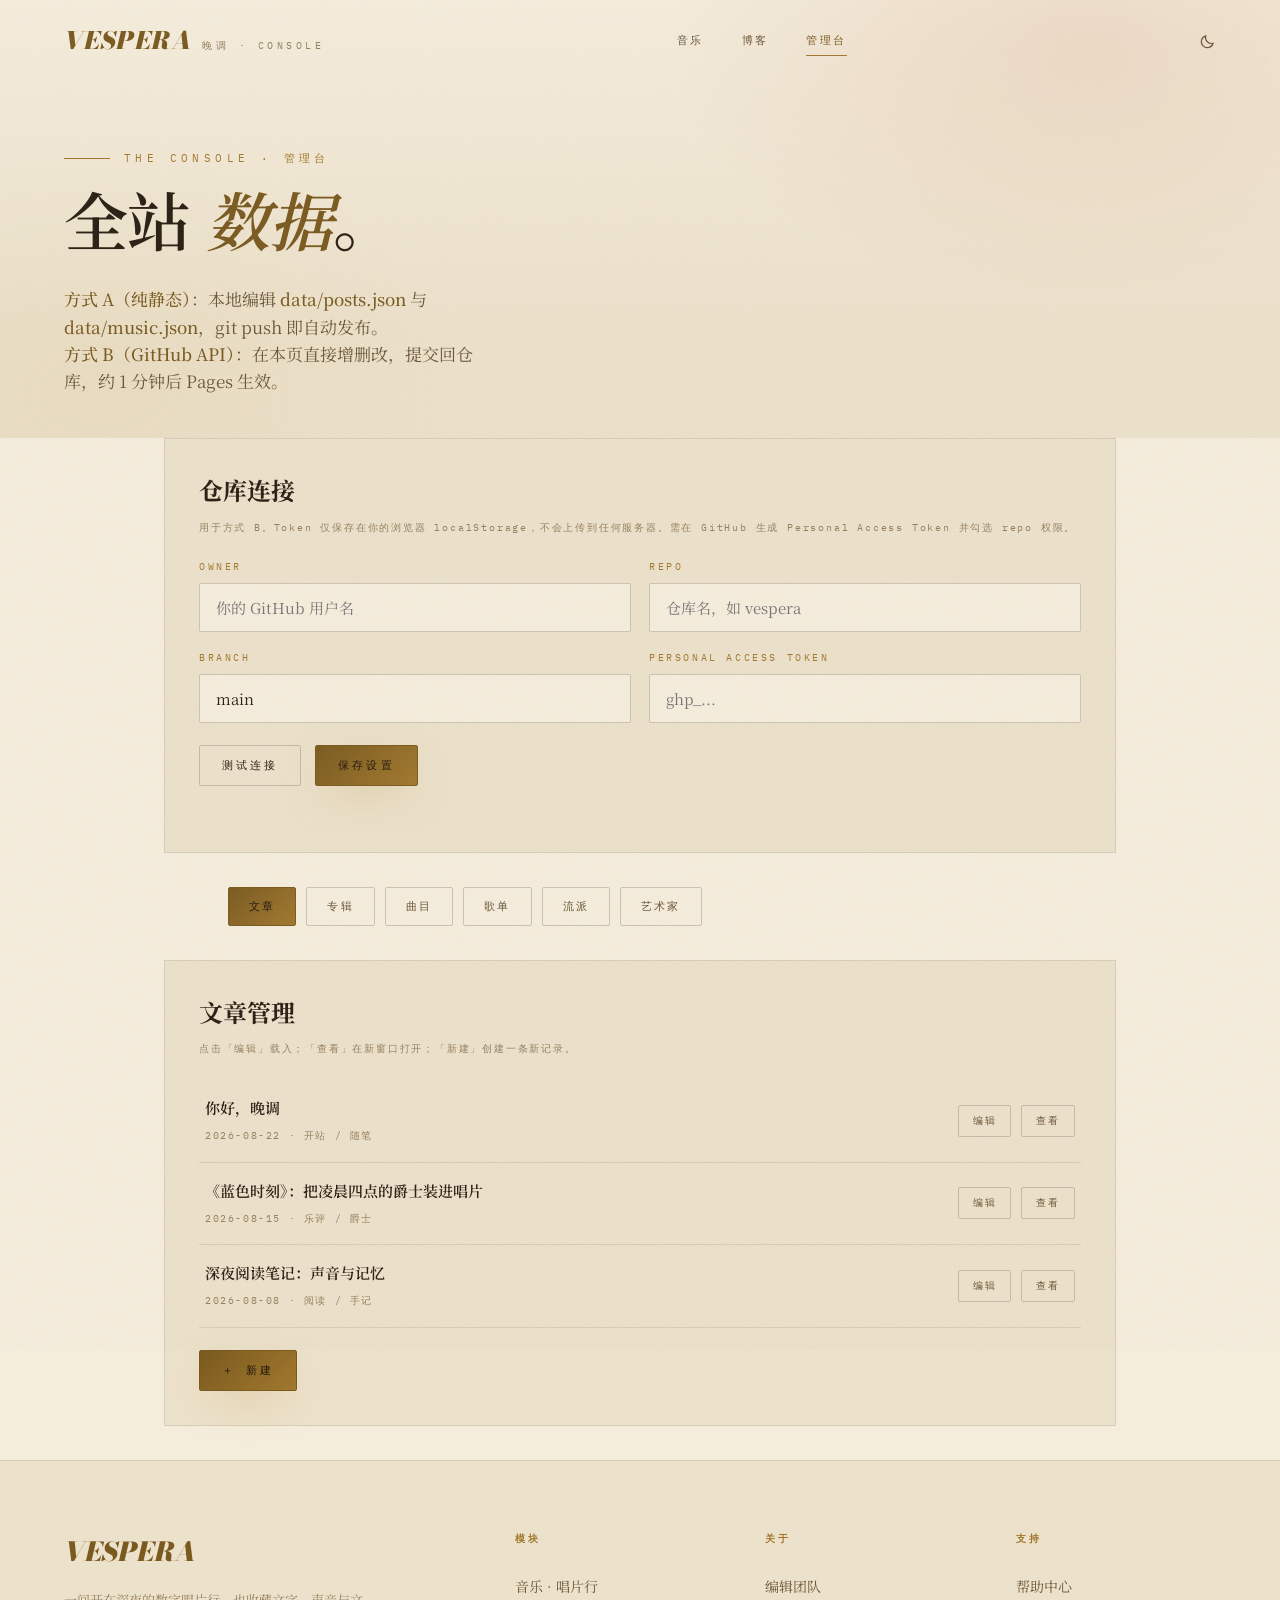
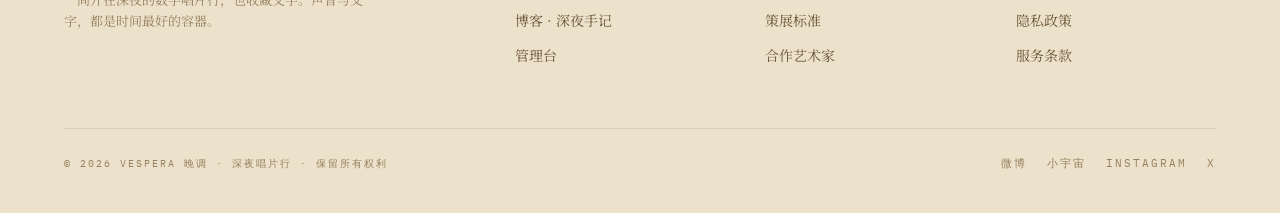
==== commit dfa4c341: "数据请求加缓存穿透参数，加载失败时显示可见错误提示" ====
--- a/admin.html
+++ b/admin.html
@@ -261,10 +261,14 @@
     return schema.key === "posts" ? JSON.stringify(postsDb, null, 2) : JSON.stringify(musicDb, null, 2);
   }
   function loadAll(){
+    var v = "?v=" + Date.now();
     return Promise.all([
-      fetch("data/posts.json").then(function(r){ return r.json(); }).then(function(d){ postsDb = d; }),
-      fetch("data/music.json").then(function(r){ return r.json(); }).then(function(d){ musicDb = d; })
-    ]).then(function(){ renderTabs(); switchTab(activeKey); });
+      fetch("data/posts.json" + v).then(function(r){ return r.json(); }).then(function(d){ postsDb = d; }),
+      fetch("data/music.json" + v).then(function(r){ return r.json(); }).then(function(d){ musicDb = d; })
+    ]).then(function(){ renderTabs(); switchTab(activeKey); })
+    .catch(function(e){
+      status("cfgStatus", "数据加载失败：" + e.message + " —— 请强制刷新（Ctrl+F5）后重试。", "err");
+    });
   }
 
   /* ================= 设置 ================= */
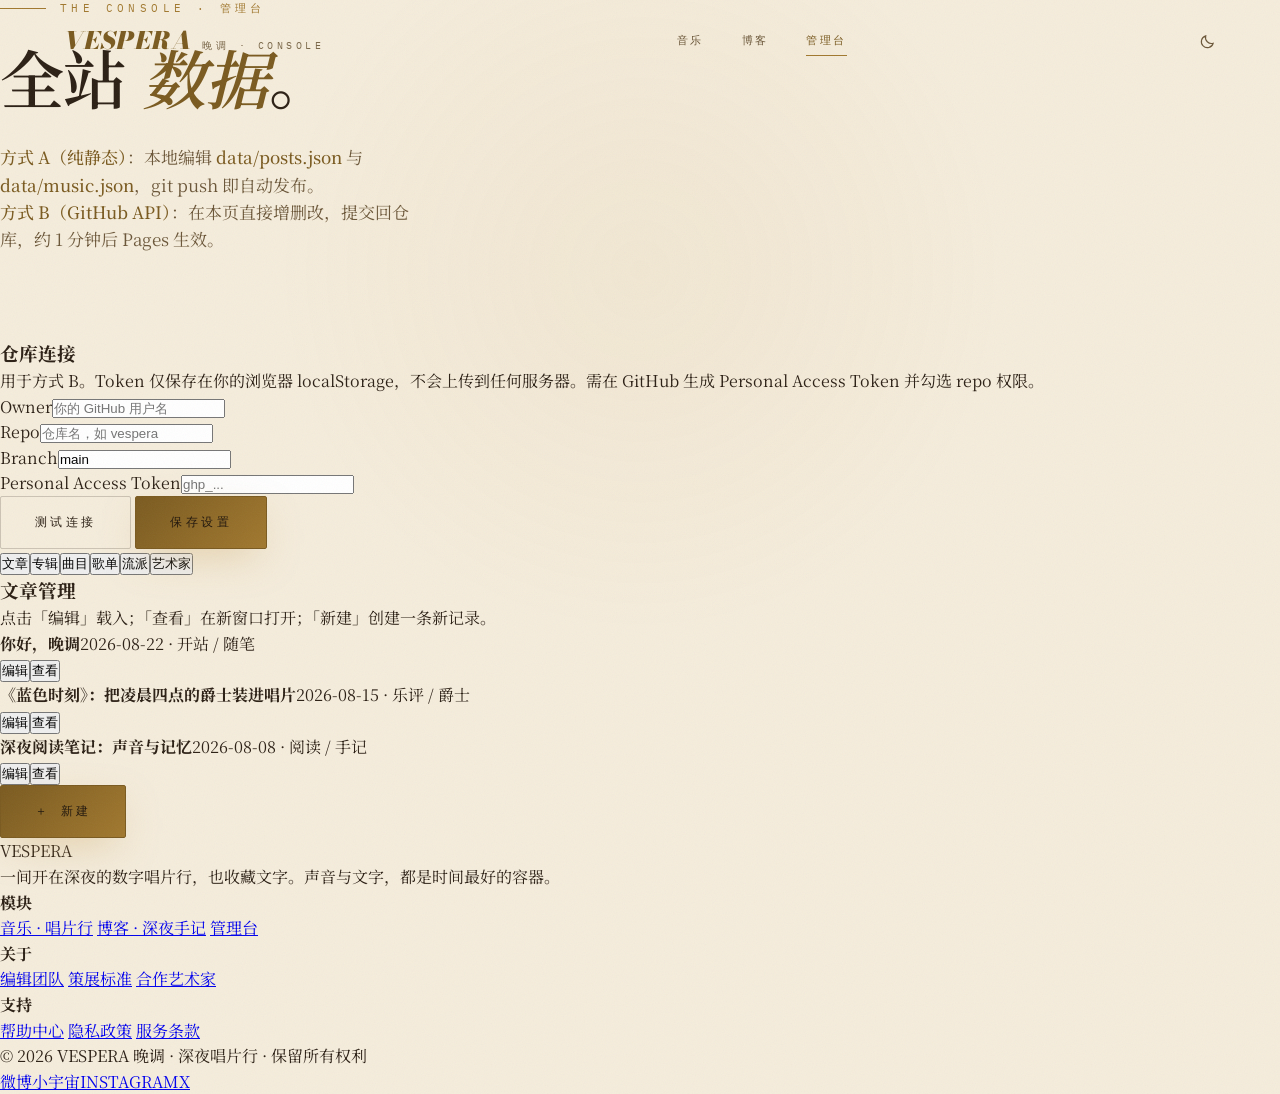
==== commit 053b95b7: "样式/脚本链接加版本参数，避免浏览器缓存旧资源" ====
--- a/admin.html
+++ b/admin.html
@@ -1,4 +1,4 @@
-<!doctype html>
+﻿<!doctype html>
 <html lang="zh-CN">
 <head>
 <meta charset="utf-8">
@@ -8,7 +8,7 @@
 <link rel="preconnect" href="https://fonts.gstatic.com" crossorigin>
 <link href="https://fonts.googleapis.com/css2?family=Bodoni+Moda:ital,opsz,wght@0,6..96,400;0,6..96,600;0,6..96,800;0,6..96,900;1,6..96,400;1,6..96,600&family=IBM+Plex+Mono:wght@400;500&family=Noto+Serif+SC:wght@400;500;700;900&display=swap" rel="stylesheet">
 <link href="https://fonts.loli.net/css2?family=Bodoni+Moda:ital,opsz,wght@0,6..96,400;0,6..96,600;0,6..96,800;0,6..96,900;1,6..96,400;1,6..96,600&family=IBM+Plex+Mono:wght@400;500&family=Noto+Serif+SC:wght@400;500;700;900&display=swap" rel="stylesheet">
-<link rel="stylesheet" href="assets/vespera.css">
+<link rel="stylesheet" href="assets/vespera.css?v=2">
 </head>
 <body class="no-player">
 <script>
@@ -136,7 +136,7 @@
   </div>
 </footer>
 
-<script src="assets/vespera.js"></script>
+<script src="assets/vespera.js?v=2"></script>
 <script>
 (function(){
   "use strict";
--- a/assets/vespera.css
+++ b/assets/vespera.css
@@ -1,6 +1,6 @@
-/* ============================================================
-   VESPERA 晚调 — Deep-Evening Vinyl Editorial
-   共享样式：音乐模块 + 博客模块
+﻿/* ============================================================
+   VESPERA 鏅氳皟 鈥?Deep-Evening Vinyl Editorial
+   鍏变韩鏍峰紡锛氶煶涔愭ā鍧?+ 鍗氬妯″潡
    ============================================================ */
 :root{
   --bg:#0d0a08;
@@ -9,7 +9,7 @@
   --ink:#f1e6d0;
   --ink-rgb:241 230 208;
   --ink-2:#cdbda2;
-  --muted:#8b7c66;
+  --muted:#a2947c;
   --gold:#c9a15b;
   --gold-2:#e8cd92;
   --ember:#b4572f;
@@ -35,7 +35,7 @@
   --ink:#2b1f14;
   --ink-rgb:43 31 20;
   --ink-2:#6b5638;
-  --muted:#96805f;
+  --muted:#7a6748;
   --gold:#a1782e;
   --gold-2:#7a5a1f;
   --ember:#a94c27;
@@ -203,7 +203,7 @@
 .hero-stats{display:flex;gap:52px;border-top:1px solid var(--line);padding-top:30px}
 .hero-stats > div{display:flex;flex-direction:column;gap:4px}
 .hero-stats .num{font-family:var(--font-d);font-size:32px;font-weight:800;color:var(--gold-2)}
-.hero-stats span{font-family:var(--font-m);font-size:10px;letter-spacing:.26em;color:var(--muted)}
+.hero-stats span{font-family:var(--font-m);font-size:11px;letter-spacing:.16em;color:var(--ink-2)}
 
 /* hero art */
 .hero-art{position:relative;display:flex;justify-content:center;align-items:center;min-height:560px}
@@ -276,7 +276,7 @@
   font-family:var(--font-d);font-size:20px;letter-spacing:.08em;color:var(--ink-2);
   white-space:nowrap;padding:0 26px;display:flex;align-items:center;gap:26px;
 }
-.marquee span::after{content:"✦";font-family:var(--font-m);font-size:11px;color:var(--gold)}
+.marquee span::after{content:"鉁?;font-family:var(--font-m);font-size:11px;color:var(--gold)}
 .marquee span em{font-style:normal;font-family:var(--font-m);font-size:10px;letter-spacing:.3em;color:var(--muted);margin-left:6px}
 @keyframes marq{to{transform:translateX(-50%)}}
 
@@ -354,8 +354,8 @@
 .t-meta{display:flex;flex-direction:column;gap:3px;min-width:0}
 .t-meta b{font-weight:600;font-size:16px;white-space:nowrap;overflow:hidden;text-overflow:ellipsis;transition:color .3s}
 .track:hover .t-meta b{color:var(--gold-2)}
-.t-meta i{font-style:normal;font-family:var(--font-m);font-size:10px;letter-spacing:.14em;color:var(--muted);white-space:nowrap;overflow:hidden;text-overflow:ellipsis}
-.t-mood{font-family:var(--font-m);font-size:10px;letter-spacing:.2em;color:var(--muted)}
+.t-meta i{font-style:normal;font-family:var(--font-m);font-size:11px;letter-spacing:.08em;color:var(--ink-2);white-space:nowrap;overflow:hidden;text-overflow:ellipsis}
+.t-mood{font-family:var(--font-m);font-size:11px;letter-spacing:.12em;color:var(--ink-2)}
 .t-dur{font-family:var(--font-m);font-size:12px;color:var(--ink-2)}
 .t-play{width:42px;height:42px;border-radius:50%;border:1px solid var(--line-strong);
   display:grid;place-items:center;color:var(--ink-2);transition:all .35s}
@@ -382,7 +382,7 @@
 .genre-card p{font-family:var(--font-m);font-size:10px;letter-spacing:.2em;color:var(--muted);margin-top:8px}
 .genre-card .g-line{position:absolute;left:24px;bottom:0;height:2px;width:0;background:linear-gradient(90deg,var(--gold-2),var(--gold));transition:width .6s ease;z-index:3}
 .genre-card:hover .g-line{width:calc(100% - 48px)}
-.genre-card .g-count{position:absolute;top:18px;right:20px;z-index:2;font-family:var(--font-m);font-size:10px;letter-spacing:.16em;color:rgba(241,230,208,.75);background:rgba(13,10,8,.55);backdrop-filter:blur(6px);padding:6px 10px;border:1px solid rgba(241,230,208,.14)}
+.genre-card .g-count{position:absolute;top:18px;right:20px;z-index:2;font-family:var(--font-m);font-size:11px;letter-spacing:.12em;color:rgba(241,230,208,.85);background:rgba(13,10,8,.55);backdrop-filter:blur(6px);padding:6px 10px;border:1px solid rgba(241,230,208,.14)}
 
 /* ---------- playlists ---------- */
 .playlists{background:var(--bg-2);border-top:1px solid var(--line);border-bottom:1px solid var(--line);overflow:hidden}
@@ -400,7 +400,7 @@
 .pl-card figure::after{content:"";position:absolute;inset:0;background:linear-gradient(0deg,rgba(13,10,8,.75),transparent 55%);box-shadow:inset 0 0 0 1px rgba(241,230,208,.07)}
 .pl-info{position:absolute;left:18px;right:18px;bottom:16px;z-index:2}
 .pl-info h3{font-family:var(--font-cn);font-weight:700;font-size:17px;letter-spacing:.05em}
-.pl-info p{font-family:var(--font-m);font-size:10px;letter-spacing:.2em;color:var(--gold-2);margin-top:4px}
+.pl-info p{font-family:var(--font-m);font-size:11px;letter-spacing:.12em;color:var(--gold-2);margin-top:4px}
 .pl-card .pl-play{
   position:absolute;top:14px;right:14px;z-index:2;width:44px;height:44px;border-radius:50%;
   background:rgba(13,10,8,.6);backdrop-filter:blur(6px);border:1px solid rgba(241,230,208,.2);
@@ -454,7 +454,7 @@
   max-width:1440px;margin:0 auto;padding-top:26px;border-top:1px solid var(--line);
   display:flex;justify-content:space-between;align-items:center;gap:20px;flex-wrap:wrap;
 }
-.foot-bottom p{font-family:var(--font-m);font-size:10px;letter-spacing:.2em;color:var(--muted)}
+.foot-bottom p{font-family:var(--font-m);font-size:11px;letter-spacing:.12em;color:var(--ink-2)}
 .foot-social{display:flex;gap:20px}
 .foot-social a{color:var(--muted);transition:color .3s;text-decoration:none;font-family:var(--font-m);font-size:11px;letter-spacing:.18em}
 .foot-social a:hover{color:var(--gold-2)}
@@ -472,7 +472,7 @@
 .p-left img{width:52px;height:52px;object-fit:cover;flex-shrink:0;box-shadow:0 8px 20px -6px rgba(0,0,0,.6)}
 .p-meta{min-width:0;display:flex;flex-direction:column;gap:3px}
 .p-meta b{font-size:14px;font-weight:600;white-space:nowrap;overflow:hidden;text-overflow:ellipsis}
-.p-meta i{font-style:normal;font-family:var(--font-m);font-size:9px;letter-spacing:.16em;color:var(--muted);white-space:nowrap;overflow:hidden;text-overflow:ellipsis}
+.p-meta i{font-style:normal;font-family:var(--font-m);font-size:10px;letter-spacing:.08em;color:var(--ink-2);white-space:nowrap;overflow:hidden;text-overflow:ellipsis}
 .heart{border:none;background:none;color:var(--muted);cursor:pointer;transition:color .3s,transform .3s;flex-shrink:0;padding:6px}
 .heart:hover{transform:scale(1.15)}
 .heart.on{color:var(--ember)}
@@ -488,7 +488,7 @@
 }
 .p-play:hover{transform:scale(1.06);color:#22170c}
 .p-progress{display:flex;align-items:center;gap:14px;width:100%;max-width:520px}
-.p-progress .t{font-family:var(--font-m);font-size:10px;color:var(--muted);letter-spacing:.06em}
+.p-progress .t{font-family:var(--font-m);font-size:11px;color:var(--ink-2);letter-spacing:.04em}
 .p-bar{flex:1;height:3px;background:rgb(var(--ink-rgb) / .12);cursor:pointer;position:relative;border-radius:2px}
 .p-bar .fill{position:absolute;left:0;top:0;bottom:0;width:0%;background:linear-gradient(90deg,var(--gold),var(--gold-2));border-radius:2px;transition:width .2s linear}
 .p-bar .fill::after{content:"";position:absolute;right:-5px;top:50%;width:10px;height:10px;border-radius:50%;background:var(--gold-2);transform:translateY(-50%) scale(0);transition:transform .25s;box-shadow:0 0 12px rgba(201,161,91,.8)}
@@ -507,7 +507,7 @@
 .p-extra{display:flex;align-items:center;gap:14px}
 .p-extra .eq{opacity:0;transition:opacity .3s}
 .p-extra .eq.on{opacity:1}
-.playing-ind{font-family:var(--font-m);font-size:9px;letter-spacing:.24em;color:var(--gold);display:none}
+.playing-ind{font-family:var(--font-m);font-size:10px;letter-spacing:.16em;color:var(--gold);display:none}
 .player.playing .playing-ind{display:block}
 
 /* ---------- reveal ---------- */
@@ -545,7 +545,7 @@
   .p-right{display:none}
 }
 /* ============================================================
-   BLOG & ADMIN — 博客模块
+   BLOG & ADMIN 鈥?鍗氬妯″潡
    ============================================================ */
 .page-hero{
   min-height:56vh;display:flex;align-items:flex-end;
@@ -576,8 +576,8 @@
 .post-card:hover h3{color:var(--gold-2)}
 .post-excerpt{color:var(--muted);font-size:14px;line-height:1.8;margin-bottom:16px;display:-webkit-box;-webkit-line-clamp:2;-webkit-box-orient:vertical;overflow:hidden}
 .post-tags{display:flex;gap:8px;flex-wrap:wrap;margin-top:auto;align-items:center}
-.tag{font-family:var(--font-m);font-size:9px;letter-spacing:.22em;color:var(--gold-2);border:1px solid var(--line-strong);padding:5px 11px;border-radius:2px;text-transform:uppercase}
-.post-read{font-family:var(--font-m);font-size:10px;letter-spacing:.2em;color:var(--muted);margin-left:auto}
+.tag{font-family:var(--font-m);font-size:10px;letter-spacing:.16em;color:var(--gold-2);border:1px solid var(--line-strong);padding:5px 11px;border-radius:2px;text-transform:uppercase}
+.post-read{font-family:var(--font-m);font-size:11px;letter-spacing:.12em;color:var(--ink-2);margin-left:auto}
 
 /* featured post */
 .featured-post{max-width:1440px;margin:0 auto 90px;display:grid;grid-template-columns:1.05fr .95fr;gap:56px;align-items:center;text-decoration:none;color:inherit}
@@ -616,7 +616,7 @@
 .post-nav{max-width:820px;margin:70px auto 0;padding:0 5vw;display:grid;grid-template-columns:1fr 1fr;gap:20px}
 .post-nav a{text-decoration:none;border:1px solid var(--line);padding:22px 24px;transition:border-color .3s,background .3s;display:block}
 .post-nav a:hover{border-color:var(--gold);background:rgba(201,161,91,.05)}
-.post-nav .dir{font-family:var(--font-m);font-size:9px;letter-spacing:.3em;color:var(--muted);display:block;margin-bottom:8px}
+.post-nav .dir{font-family:var(--font-m);font-size:10px;letter-spacing:.16em;color:var(--ink-2);display:block;margin-bottom:8px}
 .post-nav b{font-family:var(--font-cn);font-weight:600;font-size:15px;color:var(--ink)}
 .post-nav a.next{text-align:right}
 
@@ -628,10 +628,10 @@
 .tab-btn.active{background:linear-gradient(135deg,var(--gold-2),var(--gold));color:#22170c;border-color:var(--gold-2);font-weight:500}
 .admin-card{background:var(--bg-2);border:1px solid var(--line);padding:34px;margin-bottom:34px}
 .admin-card h3{font-family:var(--font-d);font-size:24px;font-weight:700;margin-bottom:6px}
-.admin-card .hint{font-family:var(--font-m);font-size:10px;letter-spacing:.18em;color:var(--muted);margin-bottom:22px;line-height:1.9}
+.admin-card .hint{font-family:var(--font-m);font-size:12px;letter-spacing:.04em;color:var(--ink-2);margin-bottom:22px;line-height:1.9}
 .form-row{display:grid;grid-template-columns:1fr 1fr;gap:18px;margin-bottom:18px}
 .form-row.one{grid-template-columns:1fr}
-.field label{display:block;font-family:var(--font-m);font-size:10px;letter-spacing:.26em;color:var(--gold);margin-bottom:8px;text-transform:uppercase}
+.field label{display:block;font-family:var(--font-m);font-size:11px;letter-spacing:.14em;color:var(--gold);margin-bottom:8px;text-transform:uppercase}
 .field input,.field textarea,.field select{
   width:100%;background:var(--bg);border:1px solid var(--line-strong);color:var(--ink);
   font-family:var(--font-cn);font-size:15px;padding:13px 16px;outline:none;border-radius:2px;
@@ -647,12 +647,12 @@
 .admin-item{display:flex;align-items:center;gap:18px;padding:16px 6px;border-bottom:1px solid var(--line)}
 .admin-item .ai-title{flex:1;min-width:0}
 .admin-item .ai-title b{font-size:15px;font-weight:600;display:block;white-space:nowrap;overflow:hidden;text-overflow:ellipsis}
-.admin-item .ai-title span{font-family:var(--font-m);font-size:10px;letter-spacing:.16em;color:var(--muted)}
+.admin-item .ai-title span{font-family:var(--font-m);font-size:11px;letter-spacing:.06em;color:var(--ink-2)}
 .admin-item .ai-actions{display:flex;gap:10px}
-.mini-btn{background:none;border:1px solid var(--line-strong);color:var(--ink-2);font-family:var(--font-m);font-size:10px;letter-spacing:.18em;padding:8px 14px;cursor:pointer;transition:all .3s;border-radius:2px}
+.mini-btn{background:none;border:1px solid var(--line-strong);color:var(--ink-2);font-family:var(--font-m);font-size:11px;letter-spacing:.12em;padding:9px 16px;cursor:pointer;transition:all .3s;border-radius:2px}
 .mini-btn:hover{border-color:var(--gold);color:var(--gold-2)}
 .mini-btn.del:hover{border-color:var(--ember);color:var(--ember)}
-.status-line{font-family:var(--font-m);font-size:11px;letter-spacing:.14em;color:var(--muted);margin-top:14px;min-height:18px;line-height:1.8}
+.status-line{font-family:var(--font-m);font-size:12px;letter-spacing:.04em;color:var(--ink-2);margin-top:14px;min-height:18px;line-height:1.8}
 .status-line.ok{color:var(--gold-2)}
 .status-line.err{color:var(--ember)}
 .editor-split{display:grid;grid-template-columns:1fr 1fr;gap:22px}
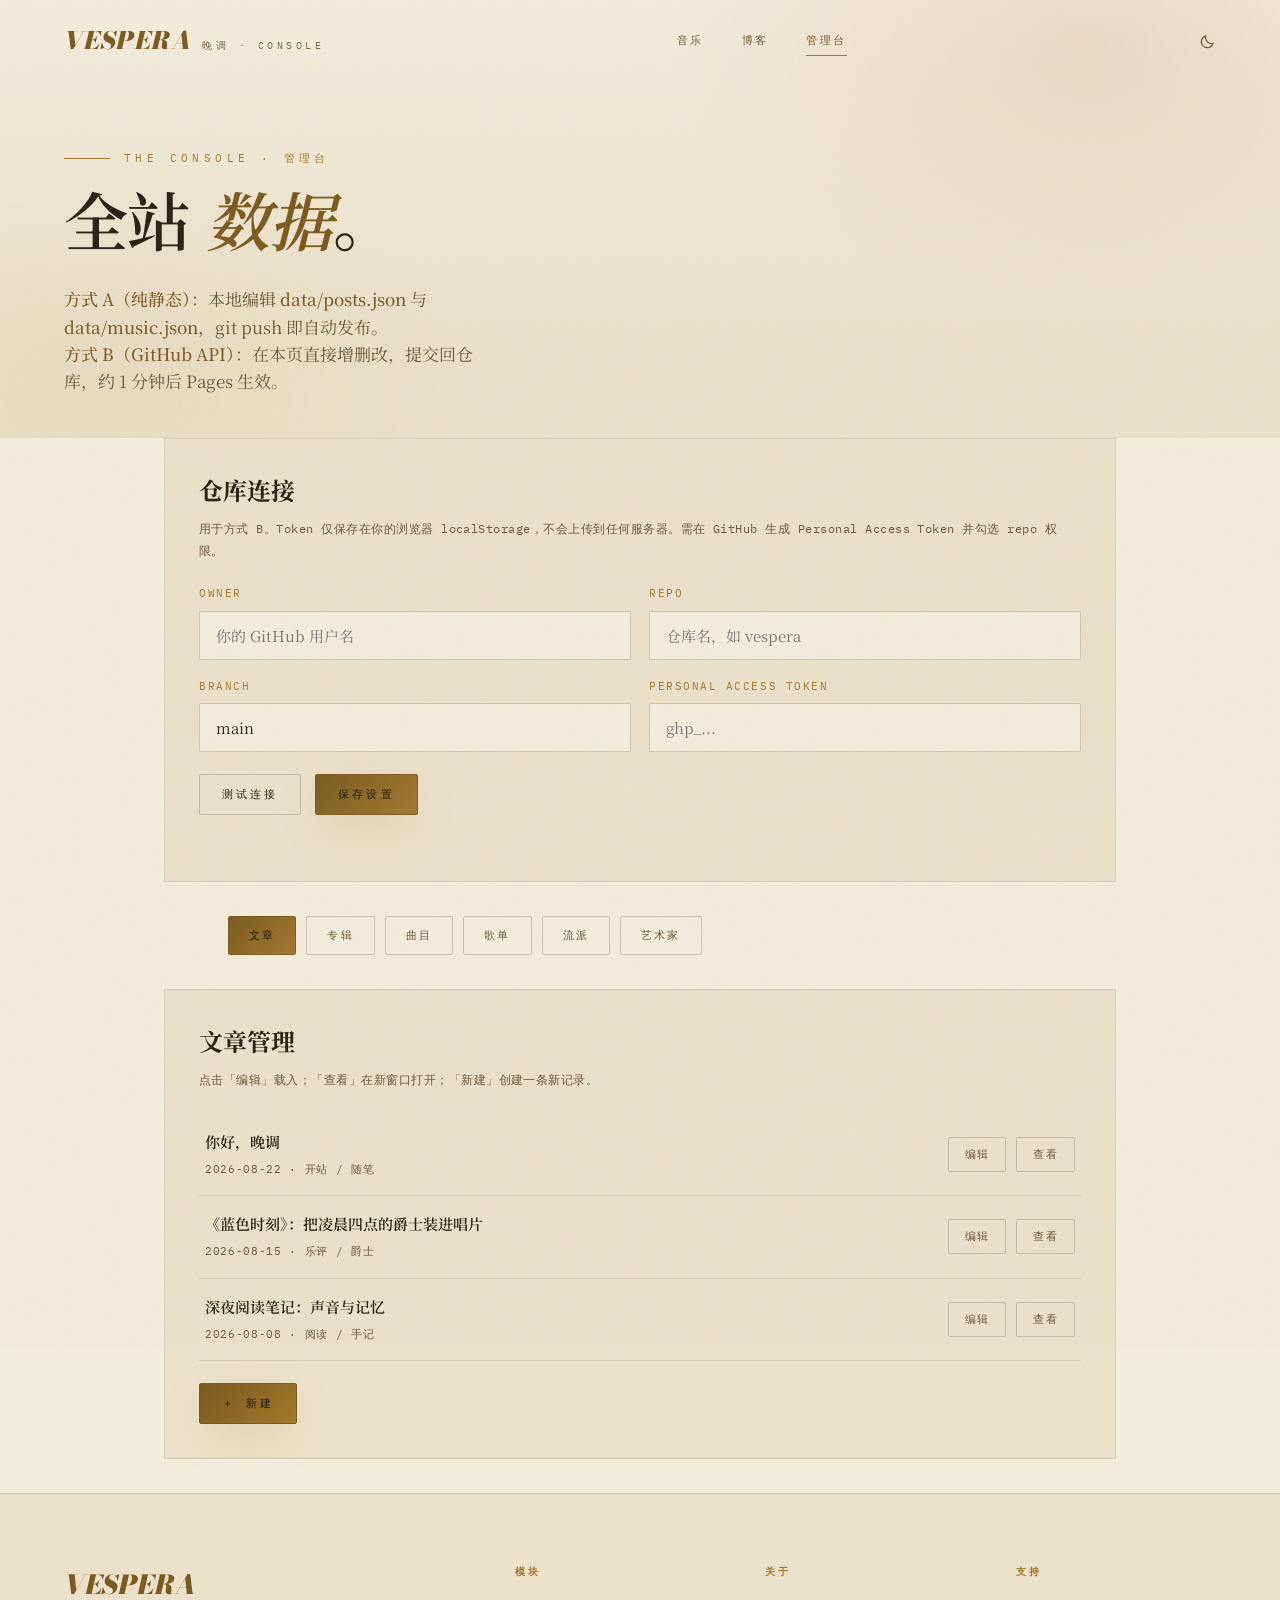
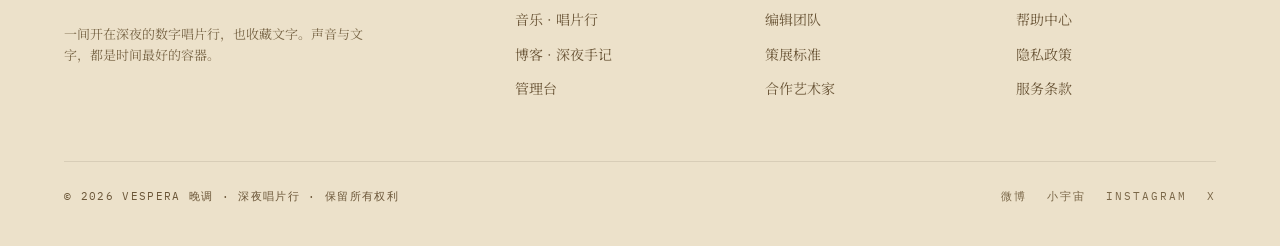
==== commit b59ff0be: "升级资源版本参数 v3，强制浏览器加载修复后的 CSS" ====
--- a/admin.html
+++ b/admin.html
@@ -8,7 +8,7 @@
 <link rel="preconnect" href="https://fonts.gstatic.com" crossorigin>
 <link href="https://fonts.googleapis.com/css2?family=Bodoni+Moda:ital,opsz,wght@0,6..96,400;0,6..96,600;0,6..96,800;0,6..96,900;1,6..96,400;1,6..96,600&family=IBM+Plex+Mono:wght@400;500&family=Noto+Serif+SC:wght@400;500;700;900&display=swap" rel="stylesheet">
 <link href="https://fonts.loli.net/css2?family=Bodoni+Moda:ital,opsz,wght@0,6..96,400;0,6..96,600;0,6..96,800;0,6..96,900;1,6..96,400;1,6..96,600&family=IBM+Plex+Mono:wght@400;500&family=Noto+Serif+SC:wght@400;500;700;900&display=swap" rel="stylesheet">
-<link rel="stylesheet" href="assets/vespera.css?v=2">
+<link rel="stylesheet" href="assets/vespera.css?v=3">
 </head>
 <body class="no-player">
 <script>
@@ -136,7 +136,7 @@
   </div>
 </footer>
 
-<script src="assets/vespera.js?v=2"></script>
+<script src="assets/vespera.js?v=3"></script>
 <script>
 (function(){
   "use strict";
--- a/assets/vespera.css
+++ b/assets/vespera.css
@@ -1,6 +1,6 @@
 ﻿/* ============================================================
-   VESPERA 鏅氳皟 鈥?Deep-Evening Vinyl Editorial
-   鍏变韩鏍峰紡锛氶煶涔愭ā鍧?+ 鍗氬妯″潡
+   VESPERA - Deep-Evening Vinyl Editorial
+   Shared styles: Music + Blog modules
    ============================================================ */
 :root{
   --bg:#0d0a08;
@@ -276,7 +276,7 @@
   font-family:var(--font-d);font-size:20px;letter-spacing:.08em;color:var(--ink-2);
   white-space:nowrap;padding:0 26px;display:flex;align-items:center;gap:26px;
 }
-.marquee span::after{content:"鉁?;font-family:var(--font-m);font-size:11px;color:var(--gold)}
+.marquee span::after{content:"✦";font-family:var(--font-m);font-size:11px;color:var(--gold)}
 .marquee span em{font-style:normal;font-family:var(--font-m);font-size:10px;letter-spacing:.3em;color:var(--muted);margin-left:6px}
 @keyframes marq{to{transform:translateX(-50%)}}
 
@@ -545,7 +545,7 @@
   .p-right{display:none}
 }
 /* ============================================================
-   BLOG & ADMIN 鈥?鍗氬妯″潡
+   BLOG & ADMIN - Blog module
    ============================================================ */
 .page-hero{
   min-height:56vh;display:flex;align-items:flex-end;
